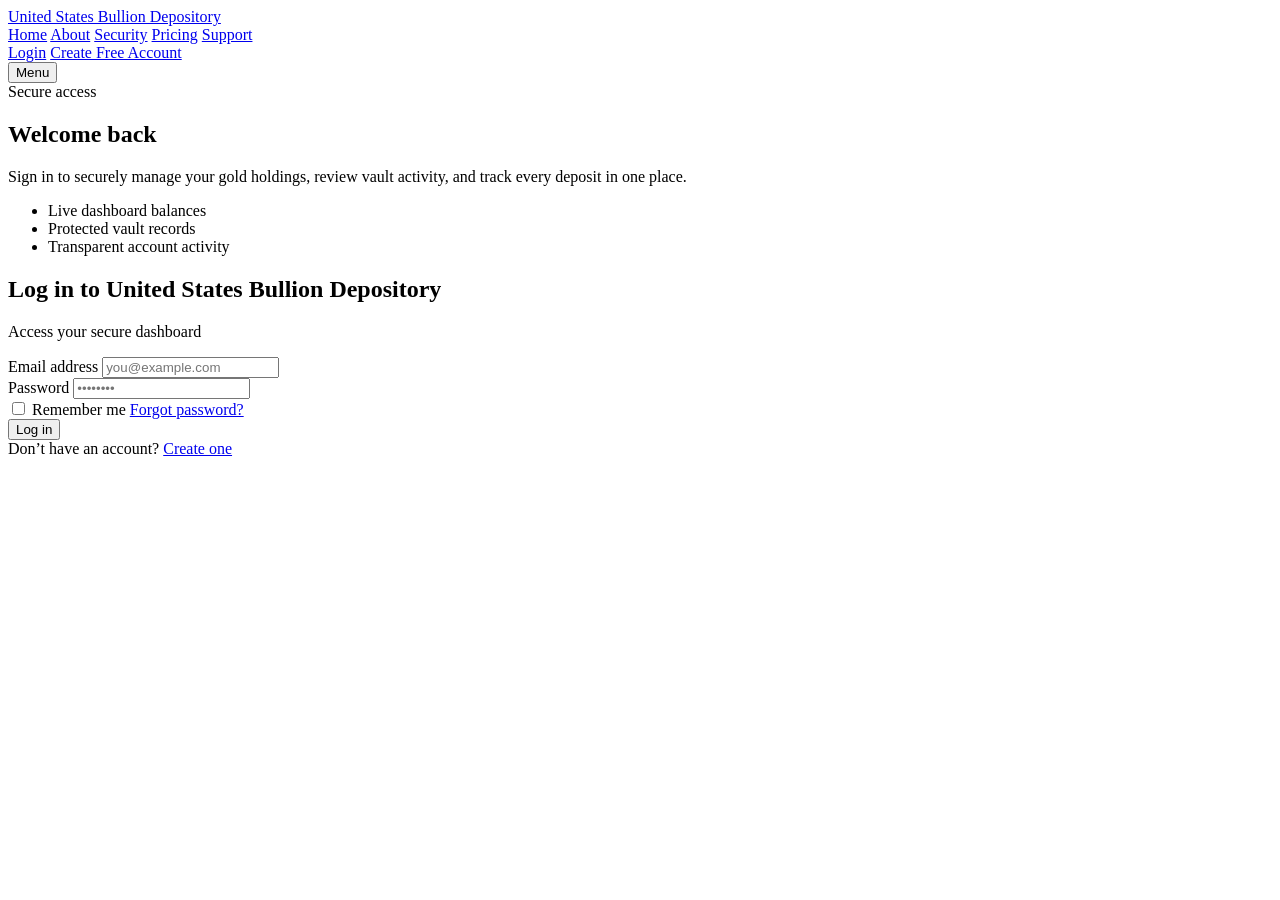
==== login.html @ e145a96a "Fix production API URLs, CORS for onrender, health endpoint; move secrets to Render env vars" ====
<!DOCTYPE html>
<html lang="en">
<head>
  <meta charset="UTF-8">
  <meta name="viewport" content="width=device-width, initial-scale=1.0">
  <title>Login | United States Bullion Depository</title>
  <link rel="stylesheet" href="assets/css/style.css">
</head>
<body>

<header class="navbar public-header">
  <a class="logo" href="index.html">United States Bullion Depository</a>
  <nav class="public-nav-panel" id="publicNavPanel" aria-label="Primary navigation">
    <div class="public-nav-links">
      <a href="index.html">Home</a>
      <a href="about.html">About</a>
      <a href="security.html">Security</a>
      <a href="pricing.html">Pricing</a>
      <a href="contact.html">Support</a>
    </div>
    <div class="public-nav-actions">
      <a href="login.html" class="btn-outline">Login</a>
      <a href="signup.html" class="btn-primary">Create Free Account</a>
    </div>
  </nav>
  <button class="public-nav-toggle" id="publicNavToggle" type="button" aria-controls="publicNavPanel" aria-expanded="false">
    <span class="public-nav-toggle-lines" aria-hidden="true"><span></span><span></span><span></span></span>
    <span class="public-nav-toggle-label">Menu</span>
  </button>
  <div class="public-nav-overlay" aria-hidden="true"></div>
</header>

<main class="auth-shell">
  <section class="auth-intro">
    <div>
      <span class="section-kicker">Secure access</span>
      <h1>Welcome back</h1>
      <p>Sign in to securely manage your gold holdings, review vault activity, and track every deposit in one place.</p>
    </div>

    <ul class="auth-highlights">
      <li>Live dashboard balances</li>
      <li>Protected vault records</li>
      <li>Transparent account activity</li>
    </ul>
  </section>

  <section class="auth-card-panel">
  <div class="login-card auth-card">
    <h2>Log in to United States Bullion Depository</h2>
    <p>Access your secure dashboard</p>

   <form id="loginForm">


      <div class="login-group">
        <label>Email address</label>
        <input type="email" placeholder="you@example.com" required>
      </div>

      <div class="login-group">
        <label>Password</label>
        <input type="password" placeholder="••••••••" required>
      </div>

      <div class="login-meta">
        <label>
          <input type="checkbox"> Remember me
        </label>
        <a href="forgot-password.html">Forgot password?</a>

      </div>

      <button type="submit" class="btn-primary">
        Log in
      </button>

    </form>

    <div class="login-footer">
      Don’t have an account?
      <a href="signup.html">Create one</a>
    </div>
  </div>
</section>
</main>
<script src="assets/js/public-nav.js"></script>
<script>
document.getElementById("loginForm").addEventListener("submit", async function (e) {
  e.preventDefault(); 

  const email = document.querySelector('input[type="email"]').value;
  const password = document.querySelector('input[type="password"]').value;

  const API_BASE = (location.hostname === "localhost" || location.hostname === "127.0.0.1") && location.port !== "5000" ? "http://localhost:5000" : "";

  const response = await fetch(`${API_BASE}/api/auth/login`, {
    method: "POST",
    headers: { "Content-Type": "application/json" },
    body: JSON.stringify({ email, password })
  });

  const data = await response.json();

  if (response.ok && data.token) {
    localStorage.setItem("token", data.token);
    localStorage.setItem("role", data.user?.role || "user");

    if (data.user?.role === "admin") {
      window.location.href = "admin/admin.html";
    } else {
      window.location.href = "dashboard.html";
    }
  } else {
    alert(data.message || "Invalid login details");
  }
});
</script>

</body>
</html>
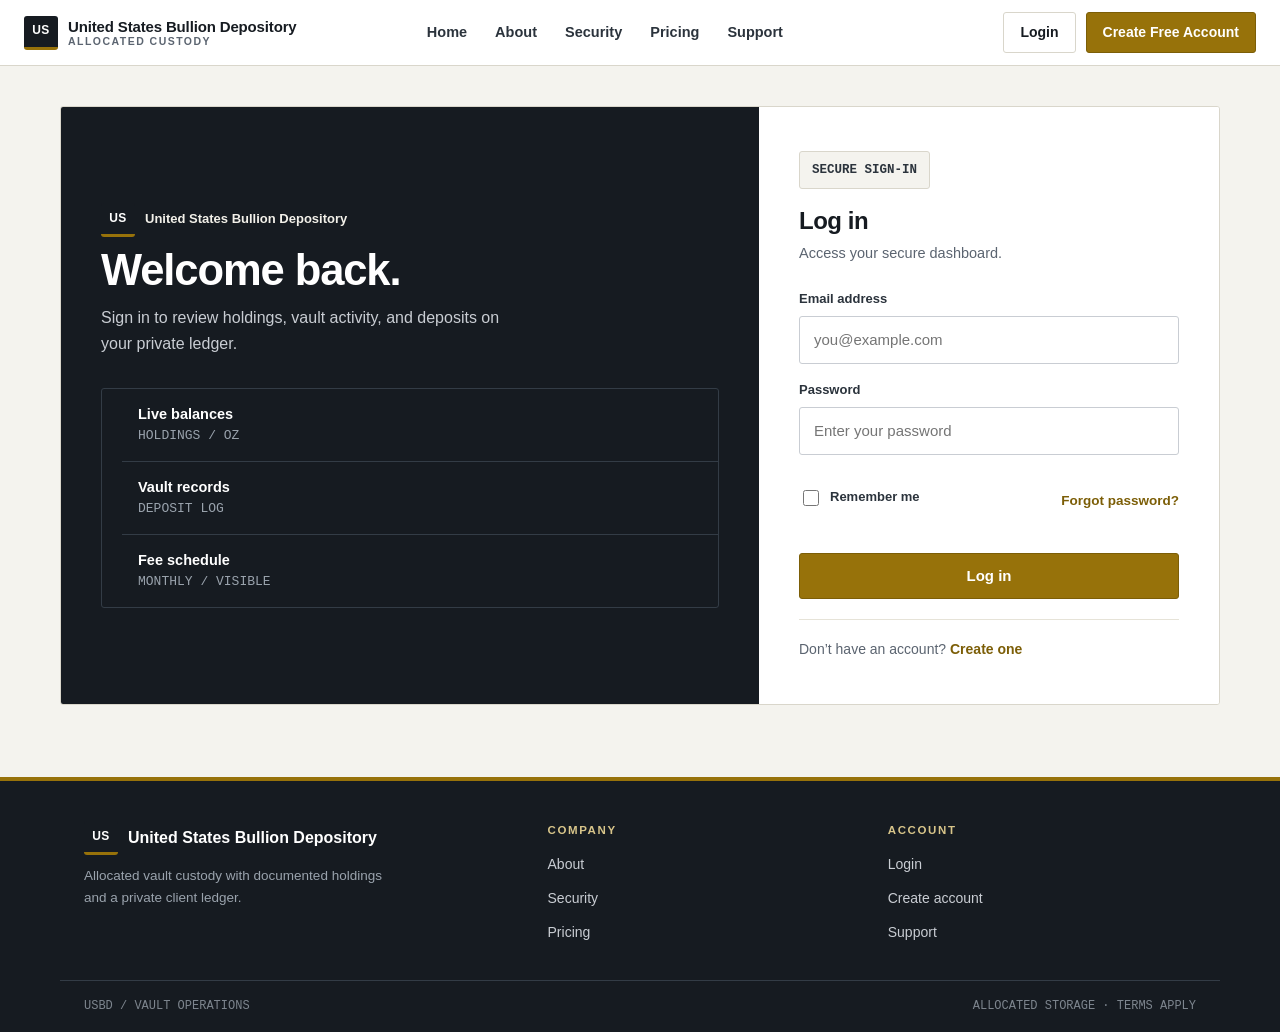
==== commit 23c17bf1: "Industrial UI overhaul: steel/paper/brass system, rebuilt auth pages, shared footer, portal restyle" ====
--- a/login.html
+++ b/login.html
@@ -9,7 +9,7 @@
 <body>
 
 <header class="navbar public-header">
-  <a class="logo" href="index.html">United States Bullion Depository</a>
+  <a class="logo" href="index.html"><span class="logo-mark">US</span><span class="logo-text">United States Bullion Depository<small>Allocated custody</small></span></a>
   <nav class="public-nav-panel" id="publicNavPanel" aria-label="Primary navigation">
     <div class="public-nav-links">
       <a href="index.html">Home</a>
@@ -31,88 +31,138 @@
 </header>
 
 <main class="auth-shell">
-  <section class="auth-intro">
+  <section class="auth-intro" aria-label="About this sign-in">
     <div>
-      <span class="section-kicker">Secure access</span>
-      <h1>Welcome back</h1>
-      <p>Sign in to securely manage your gold holdings, review vault activity, and track every deposit in one place.</p>
+      <a class="auth-brandrow" href="index.html"><span class="logo-mark">US</span>United States Bullion Depository</a>
+      <h1>Welcome back.</h1>
+      <p>Sign in to review holdings, vault activity, and deposits on your private ledger.</p>
     </div>
 
     <ul class="auth-highlights">
-      <li>Live dashboard balances</li>
-      <li>Protected vault records</li>
-      <li>Transparent account activity</li>
+      <li><span class="ah-k">Live balances</span><span class="ah-v">HOLDINGS / OZ</span></li>
+      <li><span class="ah-k">Vault records</span><span class="ah-v">DEPOSIT LOG</span></li>
+      <li><span class="ah-k">Fee schedule</span><span class="ah-v">MONTHLY / VISIBLE</span></li>
     </ul>
   </section>
 
   <section class="auth-card-panel">
-  <div class="login-card auth-card">
-    <h2>Log in to United States Bullion Depository</h2>
-    <p>Access your secure dashboard</p>
+    <div class="login-card auth-card">
+      <span class="auth-note">SECURE SIGN-IN</span>
+      <h2>Log in</h2>
+      <p>Access your secure dashboard.</p>
 
-   <form id="loginForm">
+      <p class="form-error" id="loginError" role="alert"></p>
 
+      <form id="loginForm" novalidate>
+        <div class="login-group">
+          <label for="loginEmail">Email address</label>
+          <input id="loginEmail" type="email" autocomplete="email" placeholder="you@example.com" required>
+        </div>
 
-      <div class="login-group">
-        <label>Email address</label>
-        <input type="email" placeholder="you@example.com" required>
+        <div class="login-group">
+          <label for="loginPassword">Password</label>
+          <input id="loginPassword" type="password" autocomplete="current-password" placeholder="Enter your password" required>
+        </div>
+
+        <div class="login-meta">
+          <label>
+            <input type="checkbox"> Remember me
+          </label>
+          <a href="forgot-password.html">Forgot password?</a>
+        </div>
+
+        <button type="submit" class="btn-primary" id="loginBtn">
+          Log in
+        </button>
+      </form>
+
+      <div class="login-footer">
+        Don’t have an account?
+        <a href="signup.html">Create one</a>
       </div>
+    </div>
+  </section>
+</main>
 
-      <div class="login-group">
-        <label>Password</label>
-        <input type="password" placeholder="••••••••" required>
-      </div>
-
-      <div class="login-meta">
-        <label>
-          <input type="checkbox"> Remember me
-        </label>
-        <a href="forgot-password.html">Forgot password?</a>
-
-      </div>
-
-      <button type="submit" class="btn-primary">
-        Log in
-      </button>
-
-    </form>
-
-    <div class="login-footer">
-      Don’t have an account?
-      <a href="signup.html">Create one</a>
+<footer class="site-footer">
+  <div class="site-footer-inner">
+    <div>
+      <a class="logo" href="index.html"><span class="logo-mark">US</span><span class="logo-text">United States Bullion Depository</span></a>
+      <p>Allocated vault custody with documented holdings and a private client ledger.</p>
+    </div>
+    <div>
+      <h4>Company</h4>
+      <ul>
+        <li><a href="about.html">About</a></li>
+        <li><a href="security.html">Security</a></li>
+        <li><a href="pricing.html">Pricing</a></li>
+      </ul>
+    </div>
+    <div>
+      <h4>Account</h4>
+      <ul>
+        <li><a href="login.html">Login</a></li>
+        <li><a href="signup.html">Create account</a></li>
+        <li><a href="contact.html">Support</a></li>
+      </ul>
     </div>
   </div>
-</section>
-</main>
+  <div class="site-footer-base"><span>USBD / VAULT OPERATIONS</span><span>ALLOCATED STORAGE · TERMS APPLY</span></div>
+</footer>
+
 <script src="assets/js/public-nav.js"></script>
 <script>
 document.getElementById("loginForm").addEventListener("submit", async function (e) {
-  e.preventDefault(); 
+  e.preventDefault();
 
-  const email = document.querySelector('input[type="email"]').value;
+  const email = document.querySelector('input[type="email"]').value.trim();
   const password = document.querySelector('input[type="password"]').value;
+  const errorBox = document.getElementById("loginError");
+  const btn = document.getElementById("loginBtn");
+
+  errorBox.classList.remove("show");
+  errorBox.textContent = "";
+
+  if (!email || !password) {
+    errorBox.textContent = "Enter your email address and password.";
+    errorBox.classList.add("show");
+    return;
+  }
+
+  btn.disabled = true;
+  btn.textContent = "Signing in…";
 
   const API_BASE = (location.hostname === "localhost" || location.hostname === "127.0.0.1") && location.port !== "5000" ? "http://localhost:5000" : "";
 
-  const response = await fetch(`${API_BASE}/api/auth/login`, {
-    method: "POST",
-    headers: { "Content-Type": "application/json" },
-    body: JSON.stringify({ email, password })
-  });
+  try {
+    const response = await fetch(`${API_BASE}/api/auth/login`, {
+      method: "POST",
+      headers: { "Content-Type": "application/json" },
+      body: JSON.stringify({ email, password })
+    });
 
-  const data = await response.json();
+    const data = await response.json();
 
-  if (response.ok && data.token) {
-    localStorage.setItem("token", data.token);
-    localStorage.setItem("role", data.user?.role || "user");
+    if (response.ok && data.token) {
+      localStorage.setItem("token", data.token);
+      localStorage.setItem("role", data.user?.role || "user");
 
-    if (data.user?.role === "admin") {
-      window.location.href = "admin/admin.html";
-    } else {
-      window.location.href = "dashboard.html";
+      if (data.user?.role === "admin") {
+        window.location.href = "admin/admin.html";
+      } else {
+        window.location.href = "dashboard.html";
+      }
+      return;
     }
-  } else {
-    alert(data.message || "Invalid login details");
+
+    errorBox.textContent = data.message || "Invalid login details.";
+    errorBox.classList.add("show");
+  } catch {
+    errorBox.textContent = "Could not reach the server. Check your connection and try again.";
+    errorBox.classList.add("show");
+  } finally {
+    btn.disabled = false;
+    btn.textContent = "Log in";
   }
 });
 </script>
--- a/assets/css/style.css
+++ b/assets/css/style.css
@@ -0,0 +1,877 @@
+/* ============================================================
+   United States Bullion Depository — Industrial UI
+   Steel / paper / brass. Sharp 3px radii. One accent.
+   ============================================================ */
+
+:root {
+  --paper: #f4f3ee;
+  --panel: #ffffff;
+  --ink: #161b21;
+  --ink-soft: #2b333c;
+  --muted: #5b6470;
+  --faint: #8a929c;
+  --hairline: #d9d6cb;
+  --hairline-soft: #e6e3d8;
+  --steel: #161b21;
+  --steel-2: #1f262e;
+  --brass: #97720a;
+  --brass-deep: #7c5e07;
+  --brass-tint: #f3ead0;
+  --ok-bg: #e2f2e5;
+  --ok-ink: #1c6b34;
+  --warn-bg: #f9ecc8;
+  --warn-ink: #7c5e07;
+  --bad-bg: #f9dede;
+  --bad-ink: #8f1d1d;
+  --radius: 3px;
+  --mono: ui-monospace, "SF Mono", "Cascadia Mono", Menlo, Consolas, monospace;
+}
+
+*, *::before, *::after { box-sizing: border-box; }
+
+html { scroll-behavior: smooth; }
+
+body {
+  margin: 0;
+  background: var(--paper);
+  color: var(--ink);
+  font-family: "Inter", -apple-system, BlinkMacSystemFont, "Segoe UI", sans-serif;
+  font-size: 16px;
+  line-height: 1.6;
+  -webkit-font-smoothing: antialiased;
+}
+
+h1, h2, h3, h4, p, ul, ol, figure { margin: 0 0 12px; }
+ul, ol { padding-left: 20px; }
+img { display: block; max-width: 100%; }
+a { color: var(--brass-deep); }
+
+::selection { background: var(--brass-tint); }
+
+.container {
+  max-width: 1160px;
+  margin: 0 auto;
+  padding: 0 24px;
+}
+
+/* ================= BUTTONS ================= */
+
+.btn-primary,
+.btn-outline {
+  display: inline-flex;
+  align-items: center;
+  justify-content: center;
+  min-height: 46px;
+  padding: 12px 22px;
+  border-radius: var(--radius);
+  font-weight: 650;
+  font-size: 15px;
+  text-decoration: none;
+  cursor: pointer;
+  border: 1px solid transparent;
+  transition: background 0.15s ease, border-color 0.15s ease, transform 0.05s ease;
+}
+
+.btn-primary {
+  background: var(--brass);
+  border-color: var(--brass-deep);
+  color: #fff;
+}
+.btn-primary:hover { background: var(--brass-deep); }
+.btn-primary:active { transform: translateY(1px); }
+.btn-primary:disabled { opacity: 0.6; cursor: wait; }
+
+.btn-outline {
+  background: var(--panel);
+  border-color: var(--hairline);
+  color: var(--ink);
+}
+.btn-outline:hover { border-color: var(--ink); }
+.btn-outline:active { transform: translateY(1px); }
+
+.btn-primary:focus-visible,
+.btn-outline:focus-visible,
+a:focus-visible,
+button:focus-visible,
+input:focus-visible,
+textarea:focus-visible,
+select:focus-visible {
+  outline: 2px solid var(--brass);
+  outline-offset: 2px;
+}
+
+/* ================= HEADER ================= */
+
+.navbar {
+  position: sticky;
+  top: 0;
+  z-index: 50;
+  background: var(--panel);
+  border-bottom: 1px solid var(--hairline);
+}
+
+.navbar.public-header {
+  display: flex;
+  align-items: center;
+  gap: 24px;
+  height: 66px;
+  width: 100%;
+  margin: 0;
+  padding: 0 24px;
+  border-radius: 0;
+}
+
+.navbar.public-header .logo {
+  display: inline-flex;
+  align-items: center;
+  gap: 10px;
+  text-decoration: none;
+  color: var(--ink);
+  font-size: 15px;
+  font-weight: 750;
+  letter-spacing: -0.01em;
+  line-height: 1.15;
+  white-space: nowrap;
+}
+
+.logo-mark {
+  display: inline-grid;
+  place-items: center;
+  width: 34px;
+  height: 34px;
+  flex: 0 0 34px;
+  background: var(--steel);
+  color: #fff;
+  font-size: 12px;
+  font-weight: 800;
+  letter-spacing: 0.04em;
+  border-radius: var(--radius);
+  border-bottom: 3px solid var(--brass);
+}
+
+.logo-text small {
+  display: block;
+  font-size: 10.5px;
+  font-weight: 600;
+  letter-spacing: 0.14em;
+  text-transform: uppercase;
+  color: var(--muted);
+}
+
+.navbar.public-header .public-nav-panel {
+  display: flex;
+  align-items: center;
+  gap: 20px;
+  flex: 1;
+  min-width: 0;
+}
+
+.navbar.public-header .public-nav-links {
+  display: flex;
+  align-items: center;
+  gap: 4px;
+  margin: 0 auto;
+}
+
+.navbar.public-header .public-nav-links a {
+  padding: 8px 12px;
+  color: var(--ink-soft);
+  text-decoration: none;
+  font-size: 14.5px;
+  font-weight: 550;
+  border-radius: var(--radius);
+}
+.navbar.public-header .public-nav-links a:hover { background: var(--paper); color: var(--ink); }
+
+.navbar.public-header .public-nav-actions {
+  display: flex;
+  align-items: center;
+  gap: 10px;
+  margin-left: auto;
+}
+.navbar.public-header .public-nav-actions .btn-primary,
+.navbar.public-header .public-nav-actions .btn-outline { min-height: 40px; padding: 8px 16px; font-size: 14px; }
+
+.auth-buttons { display: flex; gap: 10px; }
+
+.navbar.public-header .public-nav-toggle { display: none; }
+.navbar.public-header .public-nav-overlay { display: none; }
+body.public-nav-open { overflow: hidden; }
+
+/* ================= HERO (home) ================= */
+
+.hero {
+  background: var(--steel);
+  color: #f2f0e9;
+  border-bottom: 4px solid var(--brass);
+}
+
+.hero-grid {
+  max-width: 1160px;
+  margin: 0 auto;
+  padding: 72px 24px 64px;
+  display: grid;
+  grid-template-columns: minmax(0, 1fr) minmax(0, 1fr);
+  gap: 48px;
+  align-items: center;
+}
+
+.hero-eyebrowline {
+  display: flex;
+  align-items: center;
+  gap: 10px;
+  font-size: 12px;
+  font-weight: 700;
+  letter-spacing: 0.16em;
+  text-transform: uppercase;
+  color: #d8c58a;
+  margin-bottom: 16px;
+}
+.hero-eyebrowline::before {
+  content: "";
+  width: 28px;
+  height: 2px;
+  background: var(--brass);
+}
+
+.hero h1 {
+  font-size: clamp(2.3rem, 4.4vw, 3.4rem);
+  line-height: 1.06;
+  letter-spacing: -0.025em;
+  margin-bottom: 16px;
+  color: #fff;
+}
+
+.hero p {
+  font-size: 17px;
+  color: #c9cdd3;
+  max-width: 52ch;
+  margin-bottom: 28px;
+}
+
+.hero-buttons { display: flex; flex-wrap: wrap; gap: 12px; margin-bottom: 32px; }
+.hero-buttons .btn-outline { background: transparent; border-color: #4a545f; color: #fff; }
+.hero-buttons .btn-outline:hover { border-color: #fff; }
+
+.hero-spec {
+  display: grid;
+  grid-template-columns: repeat(3, minmax(0, 1fr));
+  border: 1px solid #333c46;
+  border-radius: var(--radius);
+  overflow: hidden;
+}
+.hero-spec div { padding: 12px 16px; }
+.hero-spec div + div { border-left: 1px solid #333c46; }
+.hero-spec dt, .hero-spec .k { font-size: 11px; letter-spacing: 0.12em; text-transform: uppercase; color: #9aa3ad; margin-bottom: 4px; }
+.hero-spec dd, .hero-spec .v { margin: 0; font-family: var(--mono); font-size: 15px; color: #fff; }
+
+.hero-figure {
+  margin: 0;
+  border: 1px solid #333c46;
+  border-radius: var(--radius);
+  overflow: hidden;
+  background: var(--steel-2);
+}
+.hero-figure img { width: 100%; height: 340px; object-fit: cover; }
+.hero-figure figcaption {
+  display: flex;
+  justify-content: space-between;
+  gap: 12px;
+  padding: 10px 14px;
+  font-family: var(--mono);
+  font-size: 12px;
+  color: #9aa3ad;
+  border-top: 1px solid #333c46;
+}
+
+/* legacy hero map block (kept harmless if markup lingers) */
+.hero-map-bg { display: none; }
+
+/* ================= PAGE SECTIONS ================= */
+
+.page-content-home,
+.page-content {
+  max-width: 1160px;
+  margin: 0 auto;
+  padding: 56px 24px 88px;
+  display: grid;
+  gap: 20px;
+}
+
+.section-card,
+.feature-panel,
+.cta-panel {
+  background: var(--panel);
+  border: 1px solid var(--hairline);
+  border-radius: var(--radius);
+  padding: 36px;
+}
+
+.section-heading { max-width: 760px; }
+.section-kicker {
+  display: block;
+  font-size: 11.5px;
+  font-weight: 750;
+  letter-spacing: 0.16em;
+  text-transform: uppercase;
+  color: var(--brass-deep);
+  margin-bottom: 10px;
+}
+.section-title {
+  font-size: clamp(1.5rem, 2.6vw, 2.1rem);
+  line-height: 1.15;
+  letter-spacing: -0.02em;
+  margin-bottom: 12px;
+}
+.section-copy { color: var(--muted); font-size: 16.5px; max-width: 68ch; }
+
+.feature-panel {
+  display: grid;
+  grid-template-columns: 1fr 1fr;
+  gap: 40px;
+  align-items: center;
+}
+.feature-panel.reverse > .feature-text { order: 2; }
+
+.feature-list { margin: 18px 0 0; padding: 0; list-style: none; }
+.feature-list li {
+  position: relative;
+  padding: 10px 0 10px 26px;
+  border-top: 1px solid var(--hairline-soft);
+  color: var(--ink-soft);
+}
+.feature-list li::before {
+  content: "";
+  position: absolute;
+  left: 2px;
+  top: 17px;
+  width: 9px;
+  height: 9px;
+  background: var(--brass);
+  border-radius: 1px;
+}
+
+.feature-media { margin: 0; }
+.feature-media img {
+  width: 100%;
+  height: 300px;
+  object-fit: cover;
+  border: 1px solid var(--hairline);
+  border-radius: var(--radius);
+}
+.feature-media figcaption {
+  padding: 8px 2px 0;
+  font-family: var(--mono);
+  font-size: 12px;
+  color: var(--faint);
+}
+
+.trust-chips, .step-grid {
+  display: grid;
+  grid-template-columns: repeat(3, minmax(0, 1fr));
+  gap: 0;
+  margin-top: 28px;
+  border: 1px solid var(--hairline);
+  border-radius: var(--radius);
+  overflow: hidden;
+}
+.step-grid { grid-template-columns: repeat(4, minmax(0, 1fr)); }
+.chip, .step-card { padding: 20px; background: var(--panel); }
+.chip + .chip, .step-card + .step-card { border-left: 1px solid var(--hairline); }
+.chip strong, .step-card h3 { display: block; font-size: 15px; margin-bottom: 6px; }
+.chip span, .step-card p { color: var(--muted); font-size: 14px; margin: 0; }
+.step-card .step-no {
+  display: block;
+  font-family: var(--mono);
+  font-size: 12px;
+  color: var(--brass-deep);
+  margin-bottom: 8px;
+}
+
+.cta-panel { background: var(--steel); border-color: var(--steel); color: #f2f0e9; }
+.cta-panel .section-title { color: #fff; }
+.cta-panel .section-copy { color: #c9cdd3; }
+.cta-actions { display: flex; flex-wrap: wrap; gap: 12px; margin-top: 24px; }
+.cta-actions .btn-outline { background: transparent; border-color: #4a545f; color: #fff; }
+.cta-actions .btn-outline:hover { border-color: #fff; }
+
+/* generic feature rows / cards (about etc.) */
+.page-hero {
+  background: var(--steel);
+  color: #f2f0e9;
+  border-bottom: 4px solid var(--brass);
+  padding: 64px 24px 56px;
+  text-align: left;
+}
+.page-hero .container { max-width: 1160px; }
+.page-hero h1 {
+  font-size: clamp(1.9rem, 3.4vw, 2.7rem);
+  letter-spacing: -0.025em;
+  line-height: 1.1;
+  color: #fff;
+  margin-bottom: 10px;
+}
+.page-hero p { color: #c9cdd3; font-size: 17px; max-width: 64ch; margin: 0; }
+
+.section { margin-bottom: 8px; }
+.feature {
+  display: grid;
+  grid-template-columns: 1fr 1fr;
+  gap: 40px;
+  align-items: center;
+  background: var(--panel);
+  border: 1px solid var(--hairline);
+  border-radius: var(--radius);
+  padding: 36px;
+}
+.feature.reverse > .feature-text { order: 2; }
+.feature-text h2 { font-size: clamp(1.4rem, 2.4vw, 1.9rem); letter-spacing: -0.02em; line-height: 1.2; }
+.feature-text p { color: var(--muted); }
+.feature-text ul { list-style: none; margin: 16px 0 0; padding: 0; }
+.feature-text li { position: relative; padding: 9px 0 9px 26px; border-top: 1px solid var(--hairline-soft); color: var(--ink-soft); }
+.feature-text li::before {
+  content: ""; position: absolute; left: 2px; top: 16px;
+  width: 9px; height: 9px; background: var(--brass); border-radius: 1px;
+}
+.feature-image { margin: 0; }
+.feature-image img {
+  width: 100%; height: 280px; object-fit: cover;
+  border: 1px solid var(--hairline); border-radius: var(--radius);
+}
+
+.card-grid, .about-card-grid {
+  display: grid;
+  grid-template-columns: repeat(4, minmax(0, 1fr));
+  gap: 0;
+  border: 1px solid var(--hairline);
+  border-radius: var(--radius);
+  overflow: hidden;
+  background: var(--panel);
+}
+.card-grid { grid-template-columns: repeat(3, minmax(0, 1fr)); }
+.card {
+  background: var(--panel);
+  padding: 24px;
+  border-radius: 0;
+  box-shadow: none;
+  transition: background 0.15s ease;
+}
+.card + .card { border-left: 1px solid var(--hairline); }
+.card:hover { transform: none; box-shadow: none; background: #fbfaf6; }
+.card h3 { font-size: 16px; margin-bottom: 8px; }
+.card p, .card li { font-size: 14.5px; color: var(--muted); }
+.about-stats h3 { font-family: var(--mono); font-size: 26px; color: var(--ink); margin-bottom: 4px; }
+.about-stats p { font-size: 14px; }
+
+.steps { display: grid; grid-template-columns: repeat(4, minmax(0, 1fr)); gap: 0; border: 1px solid var(--hairline); border-radius: var(--radius); overflow: hidden; background: var(--panel); }
+.step { padding: 22px; background: var(--panel); border-left: 3px solid var(--brass); }
+.step + .step { border-left: 1px solid var(--hairline); }
+.step:first-child { border-left: 3px solid var(--brass); }
+.step h3 { font-size: 15px; margin-bottom: 6px; }
+.step p { font-size: 14px; color: var(--muted); margin: 0; }
+
+/* ================= SECURITY ================= */
+
+.security-hero {
+  background: var(--steel);
+  color: #f2f0e9;
+  border-bottom: 4px solid var(--brass);
+  text-align: left;
+  padding: 64px 24px 56px;
+}
+.security-hero h1 { font-size: clamp(1.9rem, 3.4vw, 2.7rem); letter-spacing: -0.025em; color: #fff; }
+.security-hero p { color: #c9cdd3; max-width: 64ch; margin: 0 auto 0 0; font-size: 17px; }
+
+.security-pillars {
+  max-width: 1160px; margin: 0 auto; padding: 32px 24px;
+  display: grid; grid-template-columns: repeat(4, minmax(0, 1fr)); gap: 0;
+  border: 1px solid var(--hairline); border-radius: var(--radius); overflow: hidden; background: var(--panel);
+}
+.pillar { padding: 24px; }
+.pillar + .pillar { border-left: 1px solid var(--hairline); }
+.pillar h3 { font-size: 15px; margin-bottom: 8px; }
+.pillar h3 .pl-no { font-family: var(--mono); font-size: 12px; color: var(--brass-deep); display: block; margin-bottom: 6px; }
+.pillar p { font-size: 14px; color: var(--muted); margin: 0; }
+
+.security-feature {
+  max-width: 1160px; margin: 0 auto;
+  display: grid; grid-template-columns: 1fr 1fr; gap: 40px; align-items: center;
+  background: var(--panel); border: 1px solid var(--hairline); border-radius: var(--radius); padding: 36px;
+}
+.security-feature.reverse > .security-text { order: 2; }
+.security-text h2 { font-size: clamp(1.4rem, 2.4vw, 1.9rem); letter-spacing: -0.02em; }
+.security-text p { color: var(--muted); }
+.security-text ul { list-style: none; margin: 14px 0 0; padding: 0; }
+.security-text li { padding: 9px 0 9px 26px; border-top: 1px solid var(--hairline-soft); color: var(--ink-soft); position: relative; }
+.security-text li::before { content: ""; position: absolute; left: 2px; top: 16px; width: 9px; height: 9px; background: var(--brass); border-radius: 1px; }
+.security-image { margin: 0; }
+.security-image img { width: 100%; height: 280px; object-fit: cover; border: 1px solid var(--hairline); border-radius: var(--radius); }
+
+.security-cta {
+  background: var(--panel); border: 1px solid var(--hairline); border-left: 4px solid var(--brass);
+  border-radius: var(--radius); max-width: 1160px; margin: 0 auto; padding: 32px 36px;
+}
+.security-cta h2 { font-size: 1.5rem; letter-spacing: -0.02em; }
+.security-cta p { color: var(--muted); margin: 0; max-width: 70ch; }
+
+/* ================= PRICING ================= */
+
+.pricing-hero, .pricing-hero-image {
+  position: relative;
+  background: var(--steel);
+  color: #f2f0e9;
+  border-bottom: 4px solid var(--brass);
+  text-align: left;
+  min-height: 0;
+  height: auto;
+  display: block;
+  padding: 64px 24px 56px;
+  overflow: visible;
+}
+.pricing-hero-image::before { display: none; }
+.pricing-hero-content, .pricing-hero h1, .pricing-hero p { position: static; }
+.pricing-hero h1, .pricing-hero-image h1 { font-size: clamp(1.9rem, 3.4vw, 2.7rem); letter-spacing: -0.025em; color: #fff; margin-bottom: 10px; }
+.pricing-hero p, .pricing-hero-image p { color: #c9cdd3; font-size: 17px; max-width: 64ch; margin: 0; }
+.pricing-hero-content { max-width: 1160px; margin: 0 auto; padding: 0; }
+
+.pricing-section {
+  max-width: 1160px; margin: 0 auto; padding: 32px 24px 0;
+  display: grid; grid-template-columns: repeat(3, minmax(0, 1fr)); gap: 0;
+  border: 1px solid var(--hairline); border-radius: var(--radius); overflow: hidden; background: var(--panel);
+}
+.pricing-card { background: var(--panel); padding: 32px 28px; border-radius: 0; box-shadow: none; text-align: left; }
+.pricing-card + .pricing-card { border-left: 1px solid var(--hairline); }
+.pricing-card h3 { font-size: 13px; letter-spacing: 0.12em; text-transform: uppercase; color: var(--muted); margin-bottom: 10px; }
+.pricing-card.featured { transform: none; border-top: none; background: var(--steel); color: #f2f0e9; }
+.pricing-card.featured h3 { color: #d8c58a; }
+.pricing-card.featured .plan-desc { color: #c9cdd3; }
+.pricing-card.featured li { color: #e4e1d6; border-color: #333c46; }
+.price { font-family: var(--mono); font-size: 38px; font-weight: 700; color: var(--ink); margin-bottom: 8px; }
+.pricing-card.featured .price { color: #fff; }
+.price span { font-family: inherit; font-size: 14px; font-weight: 400; color: var(--muted); }
+.pricing-card.featured .price span { color: #9aa3ad; }
+.plan-desc { font-size: 14.5px; margin-bottom: 18px; color: var(--muted); }
+.pricing-card ul { list-style: none; margin: 0 0 24px; padding: 0; }
+.pricing-card li { font-size: 14.5px; padding: 8px 0; border-top: 1px solid var(--hairline-soft); color: var(--ink-soft); }
+.pricing-card .btn-primary, .pricing-card .btn-outline { width: 100%; }
+
+.pricing-includes { max-width: 1160px; margin: 0 auto; padding: 32px 24px 0; text-align: left; }
+.pricing-includes h2 { font-size: 1.4rem; letter-spacing: -0.02em; margin-bottom: 16px; }
+.includes-grid {
+  display: grid; grid-template-columns: repeat(3, minmax(0, 1fr)); gap: 0;
+  border: 1px solid var(--hairline); border-radius: var(--radius); overflow: hidden; background: var(--panel); font-size: 14.5px;
+}
+.includes-grid > div { padding: 14px 18px; color: var(--ink-soft); }
+.includes-grid > div:nth-child(3n+2) { border-left: 1px solid var(--hairline); border-right: 1px solid var(--hairline); }
+.includes-grid > div:nth-child(n+4) { border-top: 1px solid var(--hairline); }
+
+.pricing-note {
+  max-width: 1160px; margin: 0 auto; padding: 0 24px;
+  text-align: left; background: transparent;
+}
+.pricing-note h2 { font-size: 1.4rem; letter-spacing: -0.02em; }
+.pricing-note p { color: var(--muted); max-width: 70ch; }
+
+.pricing-cta { background: var(--steel); color: #f2f0e9; text-align: left; padding: 48px 24px 56px; border-top: 4px solid var(--brass); }
+.pricing-cta h2 { font-size: 1.6rem; color: #fff; letter-spacing: -0.02em; max-width: 1160px; margin: 0 auto 8px; }
+.pricing-cta p { color: #c9cdd3; max-width: 1160px; margin: 0 auto 20px; font-size: 16px; }
+.pricing-cta .btn-primary { margin-left: max(24px, calc((100% - 1160px) / 2)); }
+
+/* ================= SUPPORT ================= */
+
+.support-hero { text-align: left; padding: 64px 24px 56px; background: var(--steel); border-bottom: 4px solid var(--brass); }
+.support-hero .hero-text { max-width: 1160px; margin: 0 auto; }
+.support-hero h1 { font-size: clamp(1.9rem, 3.4vw, 2.7rem); letter-spacing: -0.025em; color: #fff; }
+.support-hero p { font-size: 17px; color: #c9cdd3; max-width: 64ch; }
+
+.support-team { padding: 32px 24px 0; text-align: left; max-width: 1160px; margin: 0 auto; }
+.support-team h2 { font-size: 1.4rem; letter-spacing: -0.02em; margin-bottom: 16px; }
+.team-grid { display: grid; grid-template-columns: repeat(4, minmax(0, 1fr)); gap: 0; border: 1px solid var(--hairline); border-radius: var(--radius); overflow: hidden; background: var(--panel); }
+.team-card { background: var(--panel); padding: 24px; border-radius: 0; box-shadow: none; text-decoration: none; color: inherit; }
+.team-card + .team-card { border-left: 1px solid var(--hairline); }
+.team-card:hover { transform: none; box-shadow: none; background: #fbfaf6; }
+.team-card img { display: none; }
+.team-card h3 { font-size: 16px; margin-bottom: 4px; }
+.team-card .team-role { font-size: 11.5px; font-weight: 750; letter-spacing: 0.12em; text-transform: uppercase; color: var(--brass-deep); margin-bottom: 8px; }
+.team-card p { font-size: 14px; color: var(--muted); margin-bottom: 4px; }
+
+.support-faq { padding: 32px 24px 0; max-width: 1160px; margin: 0 auto; }
+.support-faq h2 { text-align: left; font-size: 1.4rem; letter-spacing: -0.02em; margin-bottom: 16px; }
+.faq-item { background: var(--panel); border: 1px solid var(--hairline); border-radius: var(--radius); box-shadow: none; padding: 18px 20px; margin-bottom: 10px; cursor: default; }
+.faq-item:hover { transform: none; }
+.faq-item h3 { font-size: 15.5px; margin-bottom: 6px; }
+.faq-item p { font-size: 14.5px; color: var(--muted); margin: 0; }
+
+.support-contact { padding: 32px 24px 88px; text-align: left; max-width: 1160px; margin: 0 auto; }
+.support-contact h2 { font-size: 1.4rem; letter-spacing: -0.02em; margin-bottom: 16px; }
+.support-contact form { max-width: 640px; margin: 0; display: grid; gap: 14px; background: var(--panel); border: 1px solid var(--hairline); border-radius: var(--radius); padding: 28px; }
+.support-contact label { font-size: 13px; font-weight: 650; color: var(--ink-soft); }
+.support-contact input, .support-contact textarea {
+  padding: 12px; border-radius: var(--radius); border: 1px solid #c9cdd3; font-size: 15px; font-family: inherit; background: #fff;
+}
+.support-contact input:focus, .support-contact textarea:focus { outline: none; border-color: var(--brass); box-shadow: 0 0 0 3px rgba(151, 114, 10, 0.15); }
+.support-contact button { width: auto; justify-self: start; align-self: auto; }
+
+/* ================= AUTH ================= */
+
+.auth-shell {
+  width: min(1160px, calc(100% - 48px));
+  margin: 40px auto 72px;
+  display: grid;
+  grid-template-columns: minmax(0, 1fr) minmax(380px, 460px);
+  gap: 0;
+  align-items: stretch;
+  border: 1px solid var(--hairline);
+  border-radius: var(--radius);
+  overflow: hidden;
+  background: var(--panel);
+}
+
+.auth-intro {
+  min-height: 0;
+  padding: 44px 40px;
+  display: flex;
+  flex-direction: column;
+  justify-content: center;
+  gap: 24px;
+  color: #f2f0e9;
+  background: var(--steel);
+  border-radius: 0;
+  box-shadow: none;
+}
+.auth-intro .section-kicker { color: #d8c58a; }
+.auth-intro h1 {
+  font-size: clamp(2rem, 3.4vw, 2.9rem);
+  line-height: 1.06;
+  letter-spacing: -0.025em;
+  color: #fff;
+  margin: 10px 0 12px;
+}
+.auth-intro p { max-width: 46ch; color: #c9cdd3; font-size: 16px; margin: 0; }
+
+.auth-brandrow {
+  display: flex; align-items: center; gap: 10px;
+  font-size: 13px; font-weight: 650; color: #f2f0e9; text-decoration: none;
+}
+
+.auth-highlights { display: grid; gap: 0; margin: 8px 0 0; border: 1px solid #333c46; border-radius: var(--radius); overflow: hidden; }
+.auth-highlights li { list-style: none; padding: 14px 16px; background: transparent; border: none; }
+.auth-highlights li + li { border-top: 1px solid #333c46; }
+.auth-highlights .ah-k { display: block; font-size: 14.5px; font-weight: 650; color: #fff; }
+.auth-highlights .ah-v { display: block; font-size: 13px; color: #9aa3ad; font-family: var(--mono); }
+
+.auth-card-panel {
+  display: flex; align-items: center; justify-content: center;
+  padding: 44px 40px;
+  background: var(--panel);
+  border: none; border-radius: 0; box-shadow: none;
+}
+.auth-card, .login-card {
+  width: 100%; max-width: 420px;
+  background: transparent; border: none; border-radius: 0; padding: 0; box-shadow: none;
+}
+.auth-card h2, .login-card h2 { font-size: 24px; line-height: 1.2; letter-spacing: -0.02em; margin-bottom: 6px; color: var(--ink); }
+.auth-card p, .login-card p { font-size: 14.5px; color: var(--muted); margin-bottom: 24px; }
+.auth-card .btn-primary, .login-card .btn-primary, .auth-card .btn-outline, .login-card .btn-outline { width: 100%; }
+
+.auth-note {
+  display: inline-flex; align-items: center; gap: 8px;
+  margin-bottom: 18px; padding: 8px 12px;
+  border: 1px solid var(--hairline); border-radius: var(--radius);
+  background: var(--paper); color: var(--ink-soft);
+  font-size: 12.5px; font-weight: 650;
+  font-family: var(--mono);
+}
+
+.login-group { margin-bottom: 16px; }
+.login-group label, .auth-card label { display: block; font-size: 13px; font-weight: 650; margin-bottom: 6px; color: var(--ink-soft); }
+.login-group input, .auth-card input {
+  width: 100%; min-height: 48px; padding: 12px 14px;
+  border-radius: var(--radius); border: 1px solid #c9cdd3; background: #fff; font-size: 15px; font-family: inherit;
+}
+.login-group input:focus, .auth-card input:focus { outline: none; border-color: var(--brass); box-shadow: 0 0 0 3px rgba(151, 114, 10, 0.15); }
+.login-group input[aria-invalid="true"] { border-color: var(--bad-ink); }
+
+.login-meta { display: flex; justify-content: space-between; align-items: center; gap: 12px; font-size: 13.5px; margin: 6px 0 22px; }
+.login-meta label { display: inline-flex; align-items: center; gap: 8px; color: var(--ink-soft); font-weight: 550; }
+.login-meta input[type="checkbox"] { width: 16px; height: 16px; accent-color: var(--brass-deep); }
+.login-meta a, .login-footer a, .auth-links a { color: var(--brass-deep); text-decoration: none; font-weight: 650; }
+.login-meta a:hover, .login-footer a:hover, .auth-links a:hover { text-decoration: underline; }
+
+.login-card button { width: 100%; }
+.login-footer, .auth-links { margin-top: 20px; padding-top: 18px; border-top: 1px solid var(--hairline-soft); text-align: left; font-size: 14px; color: var(--muted); }
+.auth-links .btn-outline { display: inline-flex; width: auto; min-width: 180px; margin-top: 14px; }
+
+.form-error {
+  display: none;
+  margin: 0 0 16px; padding: 10px 12px;
+  background: var(--bad-bg); color: var(--bad-ink);
+  border: 1px solid #e5b8b8; border-radius: var(--radius);
+  font-size: 13.5px; font-weight: 550;
+}
+.form-error.show { display: block; }
+
+/* legacy wrappers reuse auth card */
+.login-wrapper, .auth-wrapper { min-height: 0; display: block; padding: 48px 24px; }
+
+/* ================= DASHBOARD (shared bits) ================= */
+
+.dashboard-wrapper { display: flex; min-height: 100vh; }
+.sidebar { width: 250px; background: var(--panel); border-right: 1px solid var(--hairline); padding: 24px 16px; display: flex; flex-direction: column; gap: 4px; }
+.sidebar a { text-decoration: none; color: var(--ink-soft); font-weight: 550; font-size: 14.5px; padding: 10px 12px; border-radius: var(--radius); }
+.sidebar a:hover { background: var(--paper); }
+.sidebar a.active { background: var(--steel); color: #fff; }
+.logout-link { margin-top: auto; }
+.dashboard-main { flex: 1; padding: 28px 32px; min-width: 0; }
+.dashboard-header { display: flex; justify-content: space-between; align-items: center; gap: 16px; margin-bottom: 24px; }
+.dashboard-header h1 { font-size: 24px; letter-spacing: -0.02em; }
+
+.overview-cards { display: grid; grid-template-columns: repeat(auto-fit, minmax(200px, 1fr)); gap: 0; margin-bottom: 24px; border: 1px solid var(--hairline); border-radius: var(--radius); overflow: hidden; background: var(--panel); }
+.overview-cards .card { border-radius: 0; box-shadow: none; padding: 20px; }
+.overview-cards .card + .card { border-left: 1px solid var(--hairline); }
+.overview-cards .card h3 { font-size: 12px; letter-spacing: 0.1em; text-transform: uppercase; color: var(--muted); margin-bottom: 8px; }
+.overview-cards .card p { font-family: var(--mono); font-size: 22px; font-weight: 700; color: var(--ink); margin: 0; }
+
+.actions { display: flex; gap: 12px; margin-bottom: 24px; }
+.transactions h2 { font-size: 18px; margin-bottom: 12px; }
+.transactions table, .recent-transactions table { width: 100%; border-collapse: collapse; background: var(--panel); }
+.recent-transactions { margin-top: 0; background: var(--panel); border: 1px solid var(--hairline); border-radius: var(--radius); padding: 20px; box-shadow: none; }
+.recent-transactions h2 { font-size: 18px; }
+.transactions th, .transactions td, .recent-transactions th, .recent-transactions td { text-align: left; padding: 12px 14px; border-bottom: 1px solid var(--hairline-soft); font-size: 14px; }
+.transactions th, .recent-transactions th { background: var(--paper); font-size: 11.5px; text-transform: uppercase; letter-spacing: 0.1em; color: var(--muted); }
+.transactions td:nth-child(3), .recent-transactions td:nth-child(3) { font-family: var(--mono); }
+.transactions tr:last-child td, .recent-transactions tr:last-child td { border-bottom: none; }
+
+.status { padding: 4px 10px; border-radius: var(--radius); font-size: 12px; font-weight: 700; display: inline-block; }
+.completed .status { background: var(--ok-bg); color: var(--ok-ink); }
+.pending .status { background: var(--warn-bg); color: var(--warn-ink); }
+.rejected .status { background: var(--bad-bg); color: var(--bad-ink); }
+.recent-transactions td .status { padding: 4px 10px; border-radius: var(--radius); font-size: 12px; color: inherit; display: inline-block; text-align: left; }
+.recent-transactions td.completed .status { background: var(--ok-bg); color: var(--ok-ink); }
+.recent-transactions td.pending .status { background: var(--warn-bg); color: var(--warn-ink); }
+
+.table-responsive { overflow-x: auto; }
+.modal { display: none; position: fixed; z-index: 100; left: 0; top: 0; width: 100%; height: 100%; overflow: auto; background: rgba(22, 27, 33, 0.55); }
+.modal-content { background: var(--panel); margin: 10% auto; padding: 28px; border-radius: var(--radius); border: 1px solid var(--hairline); width: 90%; max-width: 420px; position: relative; }
+.modal-content h2 { font-size: 20px; margin-bottom: 16px; }
+.modal-content input { width: 100%; padding: 12px; margin-bottom: 14px; border-radius: var(--radius); border: 1px solid #c9cdd3; font-size: 15px; font-family: inherit; }
+.modal-content input:focus { outline: none; border-color: var(--brass); box-shadow: 0 0 0 3px rgba(151, 114, 10, 0.15); }
+.modal-content button { width: 100%; }
+.close { position: absolute; right: 14px; top: 10px; font-size: 22px; cursor: pointer; color: var(--muted); }
+.tab-content { display: none; }
+.tab-content.active { display: block; }
+
+.settings-form { background: var(--panel); border: 1px solid var(--hairline); padding: 24px; margin-bottom: 20px; border-radius: var(--radius); box-shadow: none; max-width: 600px; }
+.settings-form h3 { font-size: 17px; margin-bottom: 16px; }
+.settings-form label { display: block; font-weight: 600; font-size: 13px; margin-bottom: 6px; color: var(--ink-soft); }
+.settings-form input { width: 100%; padding: 11px 12px; margin-bottom: 14px; border: 1px solid #c9cdd3; border-radius: var(--radius); font-size: 15px; font-family: inherit; color: var(--ink); }
+.settings-form input:focus { outline: none; border-color: var(--brass); box-shadow: 0 0 0 3px rgba(151, 114, 10, 0.15); }
+.settings-form button { font-size: 15px; padding: 11px 20px; border-radius: var(--radius); cursor: pointer; }
+.settings-form .btn-primary { background: var(--brass); border: 1px solid var(--brass-deep); color: #fff; }
+.settings-form .btn-primary:hover { background: var(--brass-deep); }
+.settings-form .btn-outline { background: transparent; border: 1px solid var(--hairline); color: var(--ink); }
+
+/* ================= FOOTER ================= */
+
+.site-footer { background: var(--steel); color: #c9cdd3; border-top: 4px solid var(--brass); }
+.site-footer-inner {
+  max-width: 1160px; margin: 0 auto; padding: 40px 24px 28px;
+  display: grid; grid-template-columns: 1.4fr 1fr 1fr; gap: 32px;
+}
+.site-footer .logo { color: #fff; text-decoration: none; font-weight: 750; display: inline-flex; align-items: center; gap: 10px; margin-bottom: 10px; }
+.site-footer p { font-size: 13.5px; color: #9aa3ad; max-width: 40ch; }
+.site-footer h4 { font-size: 11.5px; letter-spacing: 0.14em; text-transform: uppercase; color: #d8c58a; margin-bottom: 12px; }
+.site-footer ul { list-style: none; margin: 0; padding: 0; }
+.site-footer li { margin-bottom: 8px; }
+.site-footer a:not(.logo) { color: #c9cdd3; text-decoration: none; font-size: 14px; }
+.site-footer a:not(.logo):hover { color: #fff; text-decoration: underline; }
+.site-footer-base {
+  border-top: 1px solid #333c46;
+  padding: 16px 24px;
+  max-width: 1160px; margin: 0 auto;
+  display: flex; justify-content: space-between; gap: 12px; flex-wrap: wrap;
+  font-family: var(--mono); font-size: 12px; color: #7d858e;
+}
+
+/* ================= RESPONSIVE ================= */
+
+@media (max-width: 960px) {
+  .hero-grid { grid-template-columns: 1fr; padding: 48px 20px; gap: 32px; }
+  .hero-figure img { height: 220px; }
+  .feature-panel, .feature, .security-feature { grid-template-columns: 1fr; gap: 24px; padding: 24px; }
+  .feature-panel.reverse > .feature-text, .feature.reverse > .feature-text, .security-feature.reverse > .security-text { order: 0; }
+  .trust-chips, .step-grid, .card-grid, .about-card-grid, .security-pillars, .steps, .team-grid { grid-template-columns: 1fr 1fr; }
+  .chip + .chip, .step-card + .step-card, .card + .card, .pillar + .pillar, .team-card + .team-card { border-left: none; }
+  .trust-chips > *, .step-grid > *, .card-grid > *, .security-pillars > *, .steps > *, .team-grid > * { border-top: 1px solid var(--hairline); }
+  .trust-chips > *:nth-child(-n+2), .step-grid > *:nth-child(-n+2), .card-grid > *:nth-child(-n+2), .security-pillars > *:nth-child(-n+2), .steps > *:nth-child(-n+2), .team-grid > *:nth-child(-n+2) { border-top: none; }
+  .trust-chips > *:nth-child(2n), .step-grid > *:nth-child(2n), .card-grid > *:nth-child(2n), .security-pillars > *:nth-child(2n), .steps > *:nth-child(2n), .team-grid > *:nth-child(2n) { border-left: 1px solid var(--hairline); }
+  .pricing-section { grid-template-columns: 1fr; }
+  .pricing-card + .pricing-card { border-left: none; border-top: 1px solid var(--hairline); }
+  .includes-grid { grid-template-columns: 1fr 1fr; }
+  .auth-shell { grid-template-columns: 1fr; width: min(100% - 32px, 640px); }
+  .auth-intro { padding: 32px 28px; }
+  .site-footer-inner { grid-template-columns: 1fr 1fr; }
+}
+
+@media (max-width: 900px) {
+  .navbar.public-header { height: 60px; padding: 0 14px; gap: 12px; }
+  .navbar.public-header .logo { font-size: 13.5px; }
+  .navbar.public-header .public-nav-toggle {
+    display: inline-flex; align-items: center; gap: 8px;
+    min-height: 40px; padding: 8px 12px;
+    border-radius: var(--radius); border: 1px solid var(--hairline);
+    background: var(--panel); color: var(--ink); font-weight: 650; font-size: 13.5px;
+    margin-left: auto;
+  }
+  .public-nav-toggle-lines { display: inline-flex; flex-direction: column; gap: 4px; }
+  .public-nav-toggle-lines span { width: 16px; height: 2px; background: var(--ink); border-radius: 1px; }
+  .public-nav-toggle-label { font-size: 13px; }
+  .navbar.public-header .public-nav-panel {
+    position: fixed; top: 60px; right: 0; left: 0;
+    flex-direction: column; align-items: stretch; gap: 0;
+    background: var(--panel); border-bottom: 1px solid var(--hairline);
+    padding: 8px 14px 16px;
+    transform: translateY(-110%); opacity: 0; pointer-events: none;
+    transition: transform 0.2s ease, opacity 0.2s ease;
+    z-index: 60;
+  }
+  .navbar.public-header.nav-open .public-nav-panel { transform: translateY(0); opacity: 1; pointer-events: auto; }
+  .navbar.public-header .public-nav-links, .navbar.public-header .public-nav-actions { flex-direction: column; align-items: stretch; width: 100%; }
+  .navbar.public-header .public-nav-links { margin: 0; }
+  .navbar.public-header .public-nav-links a { padding: 12px 8px; border-top: 1px solid var(--hairline-soft); font-size: 15px; }
+  .navbar.public-header .public-nav-actions { margin: 8px 0 0; }
+  .navbar.public-header .public-nav-actions .btn-primary, .navbar.public-header .public-nav-actions .btn-outline { width: 100%; }
+  .navbar.public-header .public-nav-overlay {
+    display: block; position: fixed; inset: 0; top: 60px;
+    background: rgba(22, 27, 33, 0.4); opacity: 0; pointer-events: none;
+    transition: opacity 0.2s ease; z-index: 55;
+  }
+  .navbar.public-header.nav-open .public-nav-overlay { opacity: 1; pointer-events: auto; }
+  .auth-buttons { width: 100%; } .auth-buttons a { flex: 1; }
+}
+
+@media (max-width: 640px) {
+  .page-content-home, .page-content { padding: 32px 16px 64px; }
+  .section-card, .feature-panel, .cta-panel, .feature, .security-feature { padding: 22px; }
+  .trust-chips, .step-grid, .card-grid, .about-card-grid, .security-pillars, .steps, .team-grid, .includes-grid { grid-template-columns: 1fr; }
+  .trust-chips > *:nth-child(2n), .step-grid > *:nth-child(2n), .card-grid > *:nth-child(2n), .security-pillars > *:nth-child(2n), .steps > *:nth-child(2n), .team-grid > *:nth-child(2n) { border-left: none; }
+  .trust-chips > *:nth-child(n+2), .step-grid > *:nth-child(n+2), .card-grid > *:nth-child(n+2), .security-pillars > *:nth-child(n+2), .steps > *:nth-child(n+2), .team-grid > *:nth-child(n+2) { border-top: 1px solid var(--hairline); }
+  .hero-spec { grid-template-columns: 1fr; }
+  .hero-spec div + div { border-left: none; border-top: 1px solid #333c46; }
+  .auth-shell { width: calc(100% - 24px); margin: 20px auto 48px; }
+  .auth-card-panel { padding: 28px 22px; }
+  .auth-intro { padding: 28px 22px; }
+  .login-meta { flex-direction: column; align-items: flex-start; }
+  .dashboard-wrapper { flex-direction: column; }
+  .sidebar { width: 100%; flex-direction: row; flex-wrap: wrap; padding: 12px; }
+  .sidebar a { flex: 1 1 auto; }
+  .dashboard-main { padding: 16px; }
+  .site-footer-inner { grid-template-columns: 1fr; }
+  .support-contact form { padding: 20px; }
+  .pricing-cta .btn-primary { margin-left: 24px; }
+}
+
+@media (prefers-reduced-motion: reduce) {
+  html { scroll-behavior: auto; }
+  *, *::before, *::after { transition: none !important; }
+}
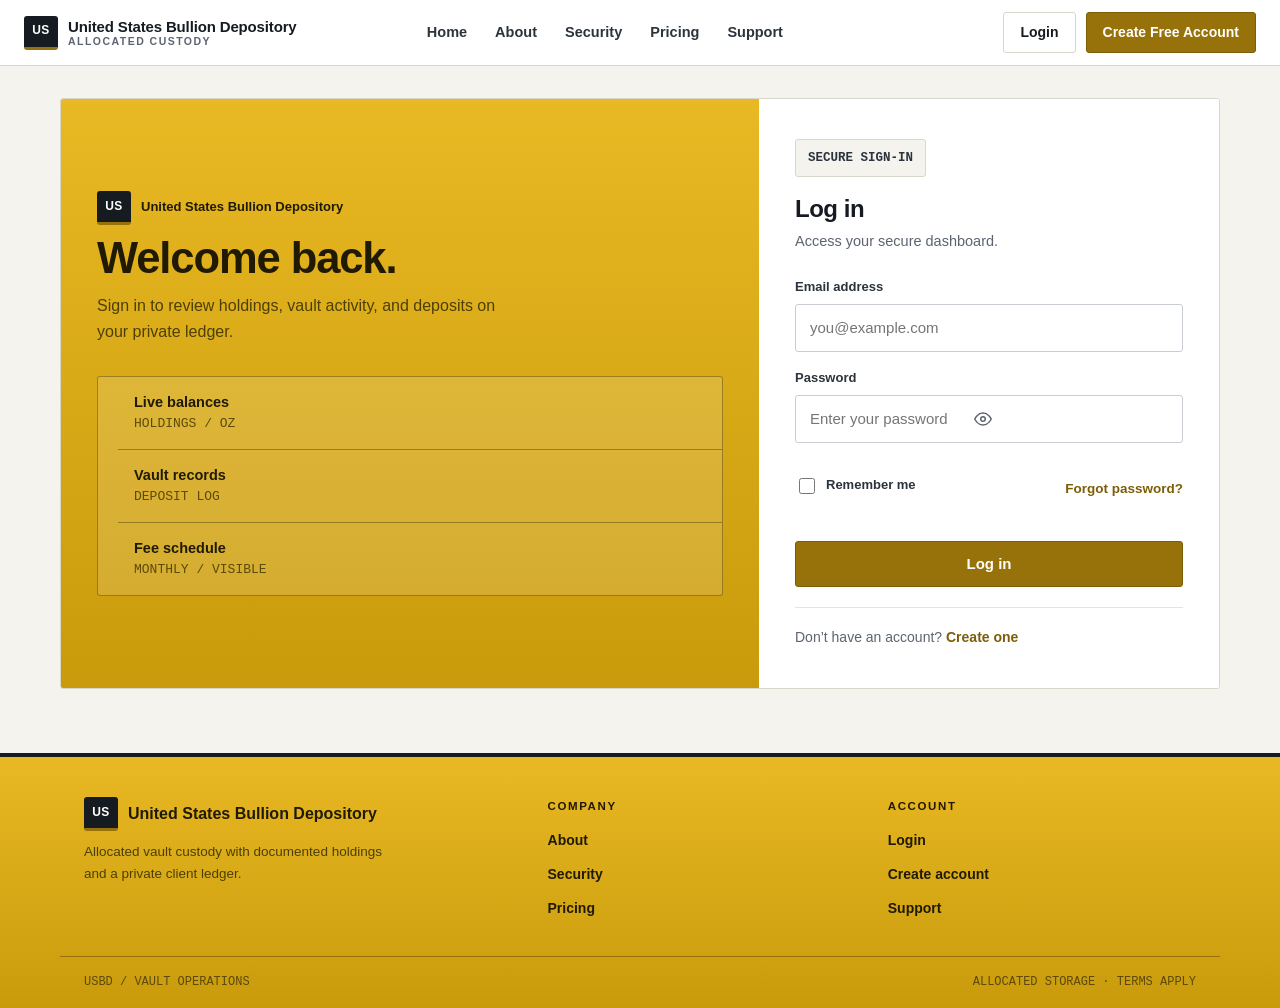
==== commit 462d579f: "Improvement pass: password toggles, aria-invalid states, skip links, tighter auth spacing" ====
--- a/login.html
+++ b/login.html
@@ -7,6 +7,7 @@
   <link rel="stylesheet" href="assets/css/style.css">
 </head>
 <body>
+<a class="skip-link" href="#loginForm">Skip to sign-in form</a>
 
 <header class="navbar public-header">
   <a class="logo" href="index.html"><span class="logo-mark">US</span><span class="logo-text">United States Bullion Depository<small>Allocated custody</small></span></a>
@@ -53,7 +54,7 @@
 
       <p class="form-error" id="loginError" role="alert"></p>
 
-      <form id="loginForm" novalidate>
+      <form id="loginForm" novalidate aria-label="Sign in form">
         <div class="login-group">
           <label for="loginEmail">Email address</label>
           <input id="loginEmail" type="email" autocomplete="email" placeholder="you@example.com" required>
@@ -61,7 +62,12 @@
 
         <div class="login-group">
           <label for="loginPassword">Password</label>
-          <input id="loginPassword" type="password" autocomplete="current-password" placeholder="Enter your password" required>
+          <div class="password-wrap">
+            <input id="loginPassword" type="password" autocomplete="current-password" placeholder="Enter your password" required>
+            <button type="button" class="password-toggle" data-target="loginPassword" aria-label="Show password">
+              <svg width="18" height="18" viewBox="0 0 24 24" fill="none" stroke="currentColor" stroke-width="2" stroke-linecap="round" stroke-linejoin="round"><path d="M1 12s4-8 11-8 11 8 11 8-4 8-11 8-11-8-11-8z"/><circle cx="12" cy="12" r="3"/></svg>
+            </button>
+          </div>
         </div>
 
         <div class="login-meta">
@@ -112,6 +118,16 @@
 
 <script src="assets/js/public-nav.js"></script>
 <script>
+document.querySelectorAll(".password-toggle").forEach(btn => {
+  btn.addEventListener("click", () => {
+    const input = document.getElementById(btn.dataset.target);
+    const show = input.type === "password";
+    input.type = show ? "text" : "password";
+    btn.setAttribute("aria-label", show ? "Hide password" : "Show password");
+    btn.setAttribute("aria-pressed", show ? "true" : "false");
+  });
+});
+
 document.getElementById("loginForm").addEventListener("submit", async function (e) {
   e.preventDefault();
 
@@ -123,9 +139,16 @@
   errorBox.classList.remove("show");
   errorBox.textContent = "";
 
+  const emailInput = document.getElementById("loginEmail");
+  const passwordInput = document.getElementById("loginPassword");
+  emailInput.removeAttribute("aria-invalid");
+  passwordInput.removeAttribute("aria-invalid");
+
   if (!email || !password) {
     errorBox.textContent = "Enter your email address and password.";
     errorBox.classList.add("show");
+    if (!email) emailInput.setAttribute("aria-invalid", "true");
+    if (!password) passwordInput.setAttribute("aria-invalid", "true");
     return;
   }
 
@@ -157,6 +180,8 @@
 
     errorBox.textContent = data.message || "Invalid login details.";
     errorBox.classList.add("show");
+    emailInput.setAttribute("aria-invalid", "true");
+    passwordInput.setAttribute("aria-invalid", "true");
   } catch {
     errorBox.textContent = "Could not reach the server. Check your connection and try again.";
     errorBox.classList.add("show");
--- a/assets/css/style.css
+++ b/assets/css/style.css
@@ -17,6 +17,10 @@
   --brass: #97720a;
   --brass-deep: #7c5e07;
   --brass-tint: #f3ead0;
+  --gold: #e8b923;
+  --gold-deep: #c99a0b;
+  --gold-ink: #211a02;
+  --gold-muted: #5c4a08;
   --ok-bg: #e2f2e5;
   --ok-ink: #1c6b34;
   --warn-bg: #f9ecc8;
@@ -48,6 +52,21 @@
 
 ::selection { background: var(--brass-tint); }
 
+.skip-link {
+  position: absolute;
+  left: -9999px;
+  top: 0;
+  background: var(--steel);
+  color: #fff;
+  padding: 10px 16px;
+  z-index: 200;
+  border-radius: 0 0 var(--radius) 0;
+  font-weight: 650;
+}
+.skip-link:focus { left: 0; color: #fff; }
+
+section[id], footer[id] { scroll-margin-top: 80px; }
+
 .container {
   max-width: 1160px;
   margin: 0 auto;
@@ -79,7 +98,7 @@
 }
 .btn-primary:hover { background: var(--brass-deep); }
 .btn-primary:active { transform: translateY(1px); }
-.btn-primary:disabled { opacity: 0.6; cursor: wait; }
+.btn-primary:disabled { opacity: 0.65; cursor: wait; }
 
 .btn-outline {
   background: var(--panel);
@@ -201,9 +220,9 @@
 /* ================= HERO (home) ================= */
 
 .hero {
-  background: var(--steel);
-  color: #f2f0e9;
-  border-bottom: 4px solid var(--brass);
+  background: linear-gradient(180deg, var(--gold) 0%, var(--gold-deep) 100%);
+  color: var(--gold-ink);
+  border-bottom: 4px solid var(--steel);
 }
 
 .hero-grid {
@@ -224,14 +243,14 @@
   font-weight: 700;
   letter-spacing: 0.16em;
   text-transform: uppercase;
-  color: #d8c58a;
+  color: var(--gold-ink);
   margin-bottom: 16px;
 }
 .hero-eyebrowline::before {
   content: "";
   width: 28px;
   height: 2px;
-  background: var(--brass);
+  background: var(--steel);
 }
 
 .hero h1 {
@@ -239,38 +258,41 @@
   line-height: 1.06;
   letter-spacing: -0.025em;
   margin-bottom: 16px;
-  color: #fff;
+  color: var(--gold-ink);
 }
 
 .hero p {
   font-size: 17px;
-  color: #c9cdd3;
+  color: #4d3f04;
   max-width: 52ch;
   margin-bottom: 28px;
 }
 
 .hero-buttons { display: flex; flex-wrap: wrap; gap: 12px; margin-bottom: 32px; }
-.hero-buttons .btn-outline { background: transparent; border-color: #4a545f; color: #fff; }
-.hero-buttons .btn-outline:hover { border-color: #fff; }
+.hero-buttons .btn-primary { background: var(--steel); border-color: var(--steel); color: #fff; }
+.hero-buttons .btn-primary:hover { background: var(--ink-soft); }
+.hero-buttons .btn-outline { background: transparent; border-color: var(--gold-ink); color: var(--gold-ink); }
+.hero-buttons .btn-outline:hover { border-color: var(--gold-ink); background: rgba(33, 26, 2, 0.08); }
 
 .hero-spec {
   display: grid;
   grid-template-columns: repeat(3, minmax(0, 1fr));
-  border: 1px solid #333c46;
+  border: 1px solid rgba(33, 26, 2, 0.35);
   border-radius: var(--radius);
   overflow: hidden;
+  background: rgba(255, 255, 255, 0.14);
 }
 .hero-spec div { padding: 12px 16px; }
-.hero-spec div + div { border-left: 1px solid #333c46; }
-.hero-spec dt, .hero-spec .k { font-size: 11px; letter-spacing: 0.12em; text-transform: uppercase; color: #9aa3ad; margin-bottom: 4px; }
-.hero-spec dd, .hero-spec .v { margin: 0; font-family: var(--mono); font-size: 15px; color: #fff; }
+.hero-spec div + div { border-left: 1px solid rgba(33, 26, 2, 0.35); }
+.hero-spec dt, .hero-spec .k { font-size: 11px; letter-spacing: 0.12em; text-transform: uppercase; color: var(--gold-muted); margin-bottom: 4px; }
+.hero-spec dd, .hero-spec .v { margin: 0; font-family: var(--mono); font-size: 15px; color: var(--gold-ink); }
 
 .hero-figure {
   margin: 0;
-  border: 1px solid #333c46;
+  border: 1px solid rgba(33, 26, 2, 0.4);
   border-radius: var(--radius);
   overflow: hidden;
-  background: var(--steel-2);
+  background: var(--steel);
 }
 .hero-figure img { width: 100%; height: 340px; object-fit: cover; }
 .hero-figure figcaption {
@@ -280,8 +302,9 @@
   padding: 10px 14px;
   font-family: var(--mono);
   font-size: 12px;
-  color: #9aa3ad;
-  border-top: 1px solid #333c46;
+  color: #f2e7bd;
+  border-top: 1px solid rgba(33, 26, 2, 0.4);
+  background: var(--steel);
 }
 
 /* legacy hero map block (kept harmless if markup lingers) */
@@ -388,18 +411,20 @@
   margin-bottom: 8px;
 }
 
-.cta-panel { background: var(--steel); border-color: var(--steel); color: #f2f0e9; }
-.cta-panel .section-title { color: #fff; }
-.cta-panel .section-copy { color: #c9cdd3; }
+.cta-panel { background: linear-gradient(180deg, var(--gold) 0%, var(--gold-deep) 100%); border-color: var(--gold-deep); color: var(--gold-ink); }
+.cta-panel .section-title { color: var(--gold-ink); }
+.cta-panel .section-copy { color: #4d3f04; }
 .cta-actions { display: flex; flex-wrap: wrap; gap: 12px; margin-top: 24px; }
-.cta-actions .btn-outline { background: transparent; border-color: #4a545f; color: #fff; }
-.cta-actions .btn-outline:hover { border-color: #fff; }
+.cta-actions .btn-primary { background: var(--steel); border-color: var(--steel); color: #fff; }
+.cta-actions .btn-primary:hover { background: var(--ink-soft); }
+.cta-actions .btn-outline { background: transparent; border-color: var(--gold-ink); color: var(--gold-ink); }
+.cta-actions .btn-outline:hover { border-color: var(--gold-ink); background: rgba(33, 26, 2, 0.08); }
 
 /* generic feature rows / cards (about etc.) */
 .page-hero {
-  background: var(--steel);
-  color: #f2f0e9;
-  border-bottom: 4px solid var(--brass);
+  background: linear-gradient(180deg, var(--gold) 0%, var(--gold-deep) 100%);
+  color: var(--gold-ink);
+  border-bottom: 4px solid var(--steel);
   padding: 64px 24px 56px;
   text-align: left;
 }
@@ -408,10 +433,10 @@
   font-size: clamp(1.9rem, 3.4vw, 2.7rem);
   letter-spacing: -0.025em;
   line-height: 1.1;
-  color: #fff;
+  color: var(--gold-ink);
   margin-bottom: 10px;
 }
-.page-hero p { color: #c9cdd3; font-size: 17px; max-width: 64ch; margin: 0; }
+.page-hero p { color: #4d3f04; font-size: 17px; max-width: 64ch; margin: 0; }
 
 .section { margin-bottom: 8px; }
 .feature {
@@ -473,14 +498,14 @@
 /* ================= SECURITY ================= */
 
 .security-hero {
-  background: var(--steel);
-  color: #f2f0e9;
-  border-bottom: 4px solid var(--brass);
+  background: linear-gradient(180deg, var(--gold) 0%, var(--gold-deep) 100%);
+  color: var(--gold-ink);
+  border-bottom: 4px solid var(--steel);
   text-align: left;
   padding: 64px 24px 56px;
 }
-.security-hero h1 { font-size: clamp(1.9rem, 3.4vw, 2.7rem); letter-spacing: -0.025em; color: #fff; }
-.security-hero p { color: #c9cdd3; max-width: 64ch; margin: 0 auto 0 0; font-size: 17px; }
+.security-hero h1 { font-size: clamp(1.9rem, 3.4vw, 2.7rem); letter-spacing: -0.025em; color: var(--gold-ink); }
+.security-hero p { color: #4d3f04; max-width: 64ch; margin: 0 auto 0 0; font-size: 17px; }
 
 .security-pillars {
   max-width: 1160px; margin: 0 auto; padding: 32px 24px;
@@ -518,9 +543,9 @@
 
 .pricing-hero, .pricing-hero-image {
   position: relative;
-  background: var(--steel);
-  color: #f2f0e9;
-  border-bottom: 4px solid var(--brass);
+  background: linear-gradient(180deg, var(--gold) 0%, var(--gold-deep) 100%);
+  color: var(--gold-ink);
+  border-bottom: 4px solid var(--steel);
   text-align: left;
   min-height: 0;
   height: auto;
@@ -530,8 +555,8 @@
 }
 .pricing-hero-image::before { display: none; }
 .pricing-hero-content, .pricing-hero h1, .pricing-hero p { position: static; }
-.pricing-hero h1, .pricing-hero-image h1 { font-size: clamp(1.9rem, 3.4vw, 2.7rem); letter-spacing: -0.025em; color: #fff; margin-bottom: 10px; }
-.pricing-hero p, .pricing-hero-image p { color: #c9cdd3; font-size: 17px; max-width: 64ch; margin: 0; }
+.pricing-hero h1, .pricing-hero-image h1 { font-size: clamp(1.9rem, 3.4vw, 2.7rem); letter-spacing: -0.025em; color: var(--gold-ink); margin-bottom: 10px; }
+.pricing-hero p, .pricing-hero-image p { color: #4d3f04; font-size: 17px; max-width: 64ch; margin: 0; }
 .pricing-hero-content { max-width: 1160px; margin: 0 auto; padding: 0; }
 
 .pricing-section {
@@ -572,17 +597,18 @@
 .pricing-note h2 { font-size: 1.4rem; letter-spacing: -0.02em; }
 .pricing-note p { color: var(--muted); max-width: 70ch; }
 
-.pricing-cta { background: var(--steel); color: #f2f0e9; text-align: left; padding: 48px 24px 56px; border-top: 4px solid var(--brass); }
-.pricing-cta h2 { font-size: 1.6rem; color: #fff; letter-spacing: -0.02em; max-width: 1160px; margin: 0 auto 8px; }
-.pricing-cta p { color: #c9cdd3; max-width: 1160px; margin: 0 auto 20px; font-size: 16px; }
-.pricing-cta .btn-primary { margin-left: max(24px, calc((100% - 1160px) / 2)); }
+.pricing-cta { background: linear-gradient(180deg, var(--gold) 0%, var(--gold-deep) 100%); color: var(--gold-ink); text-align: left; padding: 48px 24px 56px; border-top: 4px solid var(--steel); }
+.pricing-cta h2 { font-size: 1.6rem; color: var(--gold-ink); letter-spacing: -0.02em; max-width: 1160px; margin: 0 auto 8px; }
+.pricing-cta p { color: #4d3f04; max-width: 1160px; margin: 0 auto 20px; font-size: 16px; }
+.pricing-cta .btn-primary { margin-left: max(24px, calc((100% - 1160px) / 2)); background: var(--steel); border-color: var(--steel); color: #fff; }
+.pricing-cta .btn-primary:hover { background: var(--ink-soft); }
 
 /* ================= SUPPORT ================= */
 
-.support-hero { text-align: left; padding: 64px 24px 56px; background: var(--steel); border-bottom: 4px solid var(--brass); }
+.support-hero { text-align: left; padding: 64px 24px 56px; background: linear-gradient(180deg, var(--gold) 0%, var(--gold-deep) 100%); border-bottom: 4px solid var(--steel); }
 .support-hero .hero-text { max-width: 1160px; margin: 0 auto; }
-.support-hero h1 { font-size: clamp(1.9rem, 3.4vw, 2.7rem); letter-spacing: -0.025em; color: #fff; }
-.support-hero p { font-size: 17px; color: #c9cdd3; max-width: 64ch; }
+.support-hero h1 { font-size: clamp(1.9rem, 3.4vw, 2.7rem); letter-spacing: -0.025em; color: var(--gold-ink); }
+.support-hero p { font-size: 17px; color: #4d3f04; max-width: 64ch; }
 
 .support-team { padding: 32px 24px 0; text-align: left; max-width: 1160px; margin: 0 auto; }
 .support-team h2 { font-size: 1.4rem; letter-spacing: -0.02em; margin-bottom: 16px; }
@@ -616,7 +642,7 @@
 
 .auth-shell {
   width: min(1160px, calc(100% - 48px));
-  margin: 40px auto 72px;
+  margin: 32px auto 64px;
   display: grid;
   grid-template-columns: minmax(0, 1fr) minmax(380px, 460px);
   gap: 0;
@@ -629,40 +655,40 @@
 
 .auth-intro {
   min-height: 0;
-  padding: 44px 40px;
+  padding: 40px 36px;
   display: flex;
   flex-direction: column;
   justify-content: center;
   gap: 24px;
-  color: #f2f0e9;
-  background: var(--steel);
+  color: var(--gold-ink);
+  background: linear-gradient(180deg, var(--gold) 0%, var(--gold-deep) 100%);
   border-radius: 0;
   box-shadow: none;
 }
-.auth-intro .section-kicker { color: #d8c58a; }
+.auth-intro .section-kicker { color: var(--gold-ink); }
 .auth-intro h1 {
   font-size: clamp(2rem, 3.4vw, 2.9rem);
   line-height: 1.06;
   letter-spacing: -0.025em;
-  color: #fff;
+  color: var(--gold-ink);
   margin: 10px 0 12px;
 }
-.auth-intro p { max-width: 46ch; color: #c9cdd3; font-size: 16px; margin: 0; }
+.auth-intro p { max-width: 46ch; color: #4d3f04; font-size: 16px; margin: 0; }
 
 .auth-brandrow {
   display: flex; align-items: center; gap: 10px;
-  font-size: 13px; font-weight: 650; color: #f2f0e9; text-decoration: none;
-}
-
-.auth-highlights { display: grid; gap: 0; margin: 8px 0 0; border: 1px solid #333c46; border-radius: var(--radius); overflow: hidden; }
+  font-size: 13px; font-weight: 650; color: var(--gold-ink); text-decoration: none;
+}
+
+.auth-highlights { display: grid; gap: 0; margin: 8px 0 0; border: 1px solid rgba(33, 26, 2, 0.35); border-radius: var(--radius); overflow: hidden; background: rgba(255, 255, 255, 0.14); }
 .auth-highlights li { list-style: none; padding: 14px 16px; background: transparent; border: none; }
-.auth-highlights li + li { border-top: 1px solid #333c46; }
-.auth-highlights .ah-k { display: block; font-size: 14.5px; font-weight: 650; color: #fff; }
-.auth-highlights .ah-v { display: block; font-size: 13px; color: #9aa3ad; font-family: var(--mono); }
+.auth-highlights li + li { border-top: 1px solid rgba(33, 26, 2, 0.35); }
+.auth-highlights .ah-k { display: block; font-size: 14.5px; font-weight: 650; color: var(--gold-ink); }
+.auth-highlights .ah-v { display: block; font-size: 13px; color: var(--gold-muted); font-family: var(--mono); }
 
 .auth-card-panel {
   display: flex; align-items: center; justify-content: center;
-  padding: 44px 40px;
+  padding: 40px 36px;
   background: var(--panel);
   border: none; border-radius: 0; box-shadow: none;
 }
@@ -683,13 +709,35 @@
   font-family: var(--mono);
 }
 
-.login-group { margin-bottom: 16px; }
+.login-group { margin-bottom: 16px; position: relative; }
 .login-group label, .auth-card label { display: block; font-size: 13px; font-weight: 650; margin-bottom: 6px; color: var(--ink-soft); }
 .login-group input, .auth-card input {
   width: 100%; min-height: 48px; padding: 12px 14px;
   border-radius: var(--radius); border: 1px solid #c9cdd3; background: #fff; font-size: 15px; font-family: inherit;
 }
 .login-group input:focus, .auth-card input:focus { outline: none; border-color: var(--brass); box-shadow: 0 0 0 3px rgba(151, 114, 10, 0.15); }
+.login-group input[aria-invalid="true"] { border-color: var(--bad-ink); box-shadow: 0 0 0 3px rgba(143, 29, 29, 0.12); }
+
+.password-wrap { position: relative; }
+.password-wrap input { padding-right: 46px; }
+.password-toggle {
+  position: absolute;
+  right: 6px;
+  top: 50%;
+  transform: translateY(-50%);
+  width: 36px;
+  height: 36px;
+  display: inline-flex;
+  align-items: center;
+  justify-content: center;
+  background: transparent;
+  border: 1px solid transparent;
+  border-radius: var(--radius);
+  color: var(--muted);
+  cursor: pointer;
+}
+.password-toggle:hover { background: var(--paper); color: var(--ink); }
+.password-toggle:focus-visible { outline: 2px solid var(--brass); outline-offset: 1px; }
 .login-group input[aria-invalid="true"] { border-color: var(--bad-ink); }
 
 .login-meta { display: flex; justify-content: space-between; align-items: center; gap: 12px; font-size: 13.5px; margin: 6px 0 22px; }
@@ -773,24 +821,25 @@
 
 /* ================= FOOTER ================= */
 
-.site-footer { background: var(--steel); color: #c9cdd3; border-top: 4px solid var(--brass); }
+.site-footer { background: linear-gradient(180deg, var(--gold) 0%, var(--gold-deep) 100%); color: var(--gold-ink); border-top: 4px solid var(--steel); }
 .site-footer-inner {
   max-width: 1160px; margin: 0 auto; padding: 40px 24px 28px;
   display: grid; grid-template-columns: 1.4fr 1fr 1fr; gap: 32px;
 }
-.site-footer .logo { color: #fff; text-decoration: none; font-weight: 750; display: inline-flex; align-items: center; gap: 10px; margin-bottom: 10px; }
-.site-footer p { font-size: 13.5px; color: #9aa3ad; max-width: 40ch; }
-.site-footer h4 { font-size: 11.5px; letter-spacing: 0.14em; text-transform: uppercase; color: #d8c58a; margin-bottom: 12px; }
+.site-footer .logo { color: var(--gold-ink); text-decoration: none; font-weight: 750; display: inline-flex; align-items: center; gap: 10px; margin-bottom: 10px; }
+.site-footer .logo-text small { color: var(--gold-muted); }
+.site-footer p { font-size: 13.5px; color: #4d3f04; max-width: 40ch; }
+.site-footer h4 { font-size: 11.5px; letter-spacing: 0.14em; text-transform: uppercase; color: var(--gold-ink); margin-bottom: 12px; }
 .site-footer ul { list-style: none; margin: 0; padding: 0; }
 .site-footer li { margin-bottom: 8px; }
-.site-footer a:not(.logo) { color: #c9cdd3; text-decoration: none; font-size: 14px; }
-.site-footer a:not(.logo):hover { color: #fff; text-decoration: underline; }
+.site-footer a:not(.logo) { color: var(--gold-ink); text-decoration: none; font-size: 14px; font-weight: 550; }
+.site-footer a:not(.logo):hover { color: var(--gold-ink); text-decoration: underline; }
 .site-footer-base {
-  border-top: 1px solid #333c46;
+  border-top: 1px solid rgba(33, 26, 2, 0.35);
   padding: 16px 24px;
   max-width: 1160px; margin: 0 auto;
   display: flex; justify-content: space-between; gap: 12px; flex-wrap: wrap;
-  font-family: var(--mono); font-size: 12px; color: #7d858e;
+  font-family: var(--mono); font-size: 12px; color: var(--gold-muted);
 }
 
 /* ================= RESPONSIVE ================= */
@@ -809,7 +858,8 @@
   .pricing-card + .pricing-card { border-left: none; border-top: 1px solid var(--hairline); }
   .includes-grid { grid-template-columns: 1fr 1fr; }
   .auth-shell { grid-template-columns: 1fr; width: min(100% - 32px, 640px); }
-  .auth-intro { padding: 32px 28px; }
+  .auth-intro { padding: 28px 24px; }
+  .auth-card-panel { padding: 28px 24px; }
   .site-footer-inner { grid-template-columns: 1fr 1fr; }
 }
 
@@ -857,7 +907,7 @@
   .trust-chips > *:nth-child(2n), .step-grid > *:nth-child(2n), .card-grid > *:nth-child(2n), .security-pillars > *:nth-child(2n), .steps > *:nth-child(2n), .team-grid > *:nth-child(2n) { border-left: none; }
   .trust-chips > *:nth-child(n+2), .step-grid > *:nth-child(n+2), .card-grid > *:nth-child(n+2), .security-pillars > *:nth-child(n+2), .steps > *:nth-child(n+2), .team-grid > *:nth-child(n+2) { border-top: 1px solid var(--hairline); }
   .hero-spec { grid-template-columns: 1fr; }
-  .hero-spec div + div { border-left: none; border-top: 1px solid #333c46; }
+  .hero-spec div + div { border-left: none; border-top: 1px solid rgba(33, 26, 2, 0.35); }
   .auth-shell { width: calc(100% - 24px); margin: 20px auto 48px; }
   .auth-card-panel { padding: 28px 22px; }
   .auth-intro { padding: 28px 22px; }
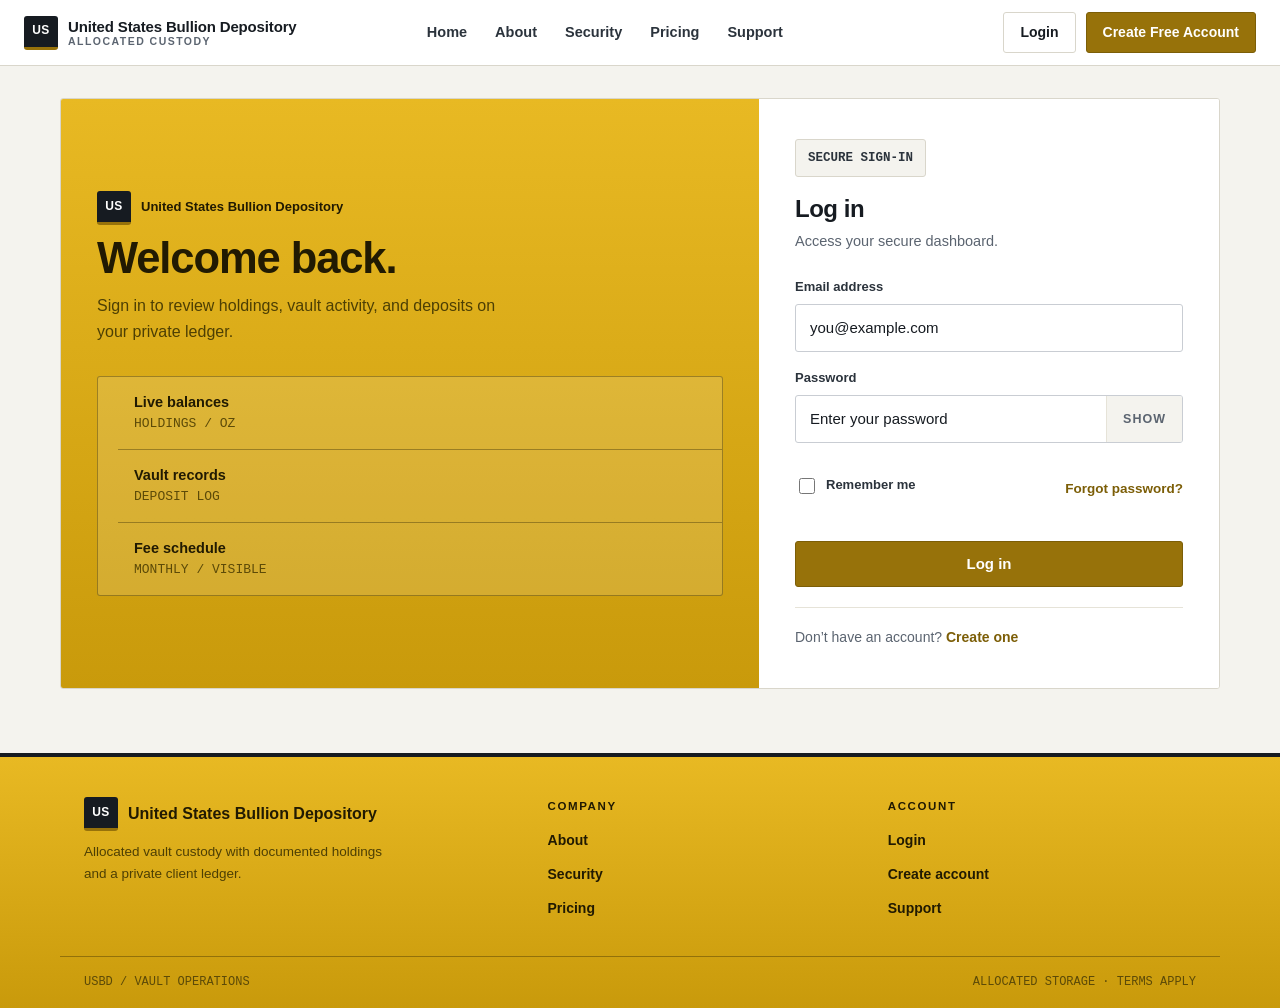
==== commit 7ff65474: "Rebuild auth forms: CSS grid field-row replaces absolute toggle, explicit text colors, live password" ====
--- a/login.html
+++ b/login.html
@@ -47,26 +47,24 @@
   </section>
 
   <section class="auth-card-panel">
-    <div class="login-card auth-card">
+    <div class="auth-card">
       <span class="auth-note">SECURE SIGN-IN</span>
       <h2>Log in</h2>
       <p>Access your secure dashboard.</p>
 
-      <p class="form-error" id="loginError" role="alert"></p>
-
-      <form id="loginForm" novalidate aria-label="Sign in form">
+      <p class="form-error" id="loginError" role="alert" hidden></p>
+
+      <form id="loginForm" novalidate>
         <div class="login-group">
-          <label for="loginEmail">Email address</label>
-          <input id="loginEmail" type="email" autocomplete="email" placeholder="you@example.com" required>
+          <label for="liEmail">Email address</label>
+          <input id="liEmail" name="email" type="email" autocomplete="email" placeholder="you@example.com" required>
         </div>
 
         <div class="login-group">
-          <label for="loginPassword">Password</label>
-          <div class="password-wrap">
-            <input id="loginPassword" type="password" autocomplete="current-password" placeholder="Enter your password" required>
-            <button type="button" class="password-toggle" data-target="loginPassword" aria-label="Show password">
-              <svg width="18" height="18" viewBox="0 0 24 24" fill="none" stroke="currentColor" stroke-width="2" stroke-linecap="round" stroke-linejoin="round"><path d="M1 12s4-8 11-8 11 8 11 8-4 8-11 8-11-8-11-8z"/><circle cx="12" cy="12" r="3"/></svg>
-            </button>
+          <label for="liPassword">Password</label>
+          <div class="field-row">
+            <input id="liPassword" name="password" type="password" autocomplete="current-password" placeholder="Enter your password" required>
+            <button type="button" class="field-reveal" data-reveal="liPassword" aria-label="Show password">Show</button>
           </div>
         </div>
 
@@ -77,9 +75,7 @@
           <a href="forgot-password.html">Forgot password?</a>
         </div>
 
-        <button type="submit" class="btn-primary" id="loginBtn">
-          Log in
-        </button>
+        <button type="submit" class="btn-primary" id="loginBtn">Log in</button>
       </form>
 
       <div class="login-footer">
@@ -118,78 +114,91 @@
 
 <script src="assets/js/public-nav.js"></script>
 <script>
-document.querySelectorAll(".password-toggle").forEach(btn => {
-  btn.addEventListener("click", () => {
-    const input = document.getElementById(btn.dataset.target);
-    const show = input.type === "password";
-    input.type = show ? "text" : "password";
-    btn.setAttribute("aria-label", show ? "Hide password" : "Show password");
-    btn.setAttribute("aria-pressed", show ? "true" : "false");
+(function () {
+  var form = document.getElementById("loginForm");
+  var errorBox = document.getElementById("loginError");
+  var btn = document.getElementById("loginBtn");
+  var emailEl = document.getElementById("liEmail");
+  var passEl = document.getElementById("liPassword");
+
+  var API_BASE = (location.hostname === "localhost" || location.hostname === "127.0.0.1") && location.port !== "5000" ? "http://localhost:5000" : "";
+
+  document.querySelectorAll(".field-reveal").forEach(function (toggle) {
+    toggle.addEventListener("click", function () {
+      var input = document.getElementById(toggle.dataset.reveal);
+      var reveal = input.type === "password";
+      input.type = reveal ? "text" : "password";
+      toggle.textContent = reveal ? "Hide" : "Show";
+      toggle.setAttribute("aria-label", reveal ? "Hide password" : "Show password");
+      toggle.setAttribute("aria-pressed", reveal ? "true" : "false");
+      input.focus();
+    });
   });
-});
-
-document.getElementById("loginForm").addEventListener("submit", async function (e) {
-  e.preventDefault();
-
-  const email = document.querySelector('input[type="email"]').value.trim();
-  const password = document.querySelector('input[type="password"]').value;
-  const errorBox = document.getElementById("loginError");
-  const btn = document.getElementById("loginBtn");
-
-  errorBox.classList.remove("show");
-  errorBox.textContent = "";
-
-  const emailInput = document.getElementById("loginEmail");
-  const passwordInput = document.getElementById("loginPassword");
-  emailInput.removeAttribute("aria-invalid");
-  passwordInput.removeAttribute("aria-invalid");
-
-  if (!email || !password) {
-    errorBox.textContent = "Enter your email address and password.";
-    errorBox.classList.add("show");
-    if (!email) emailInput.setAttribute("aria-invalid", "true");
-    if (!password) passwordInput.setAttribute("aria-invalid", "true");
-    return;
+
+  function setInvalid(el, bad) {
+    if (bad) {
+      el.setAttribute("aria-invalid", "true");
+    } else {
+      el.removeAttribute("aria-invalid");
+    }
   }
 
-  btn.disabled = true;
-  btn.textContent = "Signing in…";
-
-  const API_BASE = (location.hostname === "localhost" || location.hostname === "127.0.0.1") && location.port !== "5000" ? "http://localhost:5000" : "";
-
-  try {
-    const response = await fetch(`${API_BASE}/api/auth/login`, {
+  [emailEl, passEl].forEach(function (el) {
+    el.addEventListener("input", function () { setInvalid(el, false); });
+  });
+
+  form.addEventListener("submit", function (e) {
+    e.preventDefault();
+
+    errorBox.hidden = true;
+    errorBox.textContent = "";
+
+    var email = emailEl.value.trim();
+    var password = passEl.value;
+
+    if (!email || !password) {
+      errorBox.textContent = "Enter your email address and password.";
+      errorBox.hidden = false;
+      setInvalid(emailEl, !email);
+      setInvalid(passEl, !password);
+      return;
+    }
+
+    btn.disabled = true;
+    btn.textContent = "Signing in...";
+
+    fetch(API_BASE + "/api/auth/login", {
       method: "POST",
       headers: { "Content-Type": "application/json" },
-      body: JSON.stringify({ email, password })
-    });
-
-    const data = await response.json();
-
-    if (response.ok && data.token) {
-      localStorage.setItem("token", data.token);
-      localStorage.setItem("role", data.user?.role || "user");
-
-      if (data.user?.role === "admin") {
-        window.location.href = "admin/admin.html";
-      } else {
-        window.location.href = "dashboard.html";
-      }
-      return;
-    }
-
-    errorBox.textContent = data.message || "Invalid login details.";
-    errorBox.classList.add("show");
-    emailInput.setAttribute("aria-invalid", "true");
-    passwordInput.setAttribute("aria-invalid", "true");
-  } catch {
-    errorBox.textContent = "Could not reach the server. Check your connection and try again.";
-    errorBox.classList.add("show");
-  } finally {
-    btn.disabled = false;
-    btn.textContent = "Log in";
-  }
-});
+      body: JSON.stringify({ email: email, password: password })
+    })
+      .then(function (res) {
+        return res.json().catch(function () { return {}; }).then(function (data) {
+          return { ok: res.ok, data: data };
+        });
+      })
+      .then(function (result) {
+        if (result.ok && result.data.token) {
+          localStorage.setItem("token", result.data.token);
+          localStorage.setItem("role", (result.data.user && result.data.user.role) || "user");
+          window.location.href = (result.data.user && result.data.user.role) === "admin" ? "admin/admin.html" : "dashboard.html";
+          return;
+        }
+        errorBox.textContent = result.data.message || "Invalid login details.";
+        errorBox.hidden = false;
+        setInvalid(emailEl, true);
+        setInvalid(passEl, true);
+      })
+      .catch(function () {
+        errorBox.textContent = "Could not reach the server. Check your connection and try again.";
+        errorBox.hidden = false;
+      })
+      .finally(function () {
+        btn.disabled = false;
+        btn.textContent = "Log in";
+      });
+  });
+})();
 </script>
 
 </body>
--- a/assets/css/style.css
+++ b/assets/css/style.css
@@ -709,35 +709,80 @@
   font-family: var(--mono);
 }
 
-.login-group { margin-bottom: 16px; position: relative; }
+.login-group { margin-bottom: 16px; }
 .login-group label, .auth-card label { display: block; font-size: 13px; font-weight: 650; margin-bottom: 6px; color: var(--ink-soft); }
 .login-group input, .auth-card input {
-  width: 100%; min-height: 48px; padding: 12px 14px;
-  border-radius: var(--radius); border: 1px solid #c9cdd3; background: #fff; font-size: 15px; font-family: inherit;
-}
+  display: block;
+  width: 100%;
+  min-height: 48px;
+  padding: 12px 14px;
+  border-radius: var(--radius);
+  border: 1px solid #c9cdd3;
+  background: #fff;
+  font-size: 15px;
+  font-family: inherit;
+  color: var(--ink);
+  -webkit-text-fill-color: var(--ink);
+  opacity: 1;
+}
+.login-group input::placeholder, .auth-card input::placeholder { color: var(--faint); opacity: 1; }
 .login-group input:focus, .auth-card input:focus { outline: none; border-color: var(--brass); box-shadow: 0 0 0 3px rgba(151, 114, 10, 0.15); }
 .login-group input[aria-invalid="true"] { border-color: var(--bad-ink); box-shadow: 0 0 0 3px rgba(143, 29, 29, 0.12); }
 
-.password-wrap { position: relative; }
-.password-wrap input { padding-right: 46px; }
-.password-toggle {
-  position: absolute;
-  right: 6px;
-  top: 50%;
-  transform: translateY(-50%);
-  width: 36px;
-  height: 36px;
-  display: inline-flex;
-  align-items: center;
-  justify-content: center;
+/* input + reveal button as a CSS grid pair - cannot collapse or overlap */
+.field-row {
+  display: grid;
+  grid-template-columns: minmax(0, 1fr) auto;
+  align-items: stretch;
+  width: 100%;
+  border: 1px solid #c9cdd3;
+  border-radius: var(--radius);
+  background: #fff;
+  overflow: hidden;
+}
+.field-row:focus-within {
+  border-color: var(--brass);
+  box-shadow: 0 0 0 3px rgba(151, 114, 10, 0.15);
+}
+.field-row input {
+  width: 100%;
+  min-width: 0;
+  min-height: 46px;
+  padding: 12px 14px;
+  border: 0;
+  border-radius: 0;
   background: transparent;
-  border: 1px solid transparent;
-  border-radius: var(--radius);
+  font-size: 15px;
+  font-family: inherit;
+  color: var(--ink);
+  -webkit-text-fill-color: var(--ink);
+  opacity: 1;
+  outline: none;
+}
+.field-row input:focus { outline: none; }
+.field-row input[aria-invalid="true"] { background: #fdf4f4; }
+.field-reveal {
+  padding: 0 16px;
+  border: 0;
+  border-left: 1px solid var(--hairline-soft);
+  background: var(--paper);
   color: var(--muted);
+  font-family: inherit;
+  font-size: 12.5px;
+  font-weight: 700;
+  letter-spacing: 0.08em;
+  text-transform: uppercase;
   cursor: pointer;
-}
-.password-toggle:hover { background: var(--paper); color: var(--ink); }
-.password-toggle:focus-visible { outline: 2px solid var(--brass); outline-offset: 1px; }
+  white-space: nowrap;
+}
+.field-reveal:hover { background: #ecebe4; color: var(--ink); }
+.field-reveal:focus-visible { outline: 2px solid var(--brass); outline-offset: -2px; }
+.field-hint {
+  margin: 6px 0 0;
+  font-family: var(--mono);
+  font-size: 11.5px;
+  color: var(--muted);
+}
 .login-group input[aria-invalid="true"] { border-color: var(--bad-ink); }
 
 .login-meta { display: flex; justify-content: space-between; align-items: center; gap: 12px; font-size: 13.5px; margin: 6px 0 22px; }
@@ -757,7 +802,7 @@
   border: 1px solid #e5b8b8; border-radius: var(--radius);
   font-size: 13.5px; font-weight: 550;
 }
-.form-error.show { display: block; }
+.form-error.show, .form-error:not([hidden]) { display: block; }
 
 /* legacy wrappers reuse auth card */
 .login-wrapper, .auth-wrapper { min-height: 0; display: block; padding: 48px 24px; }
